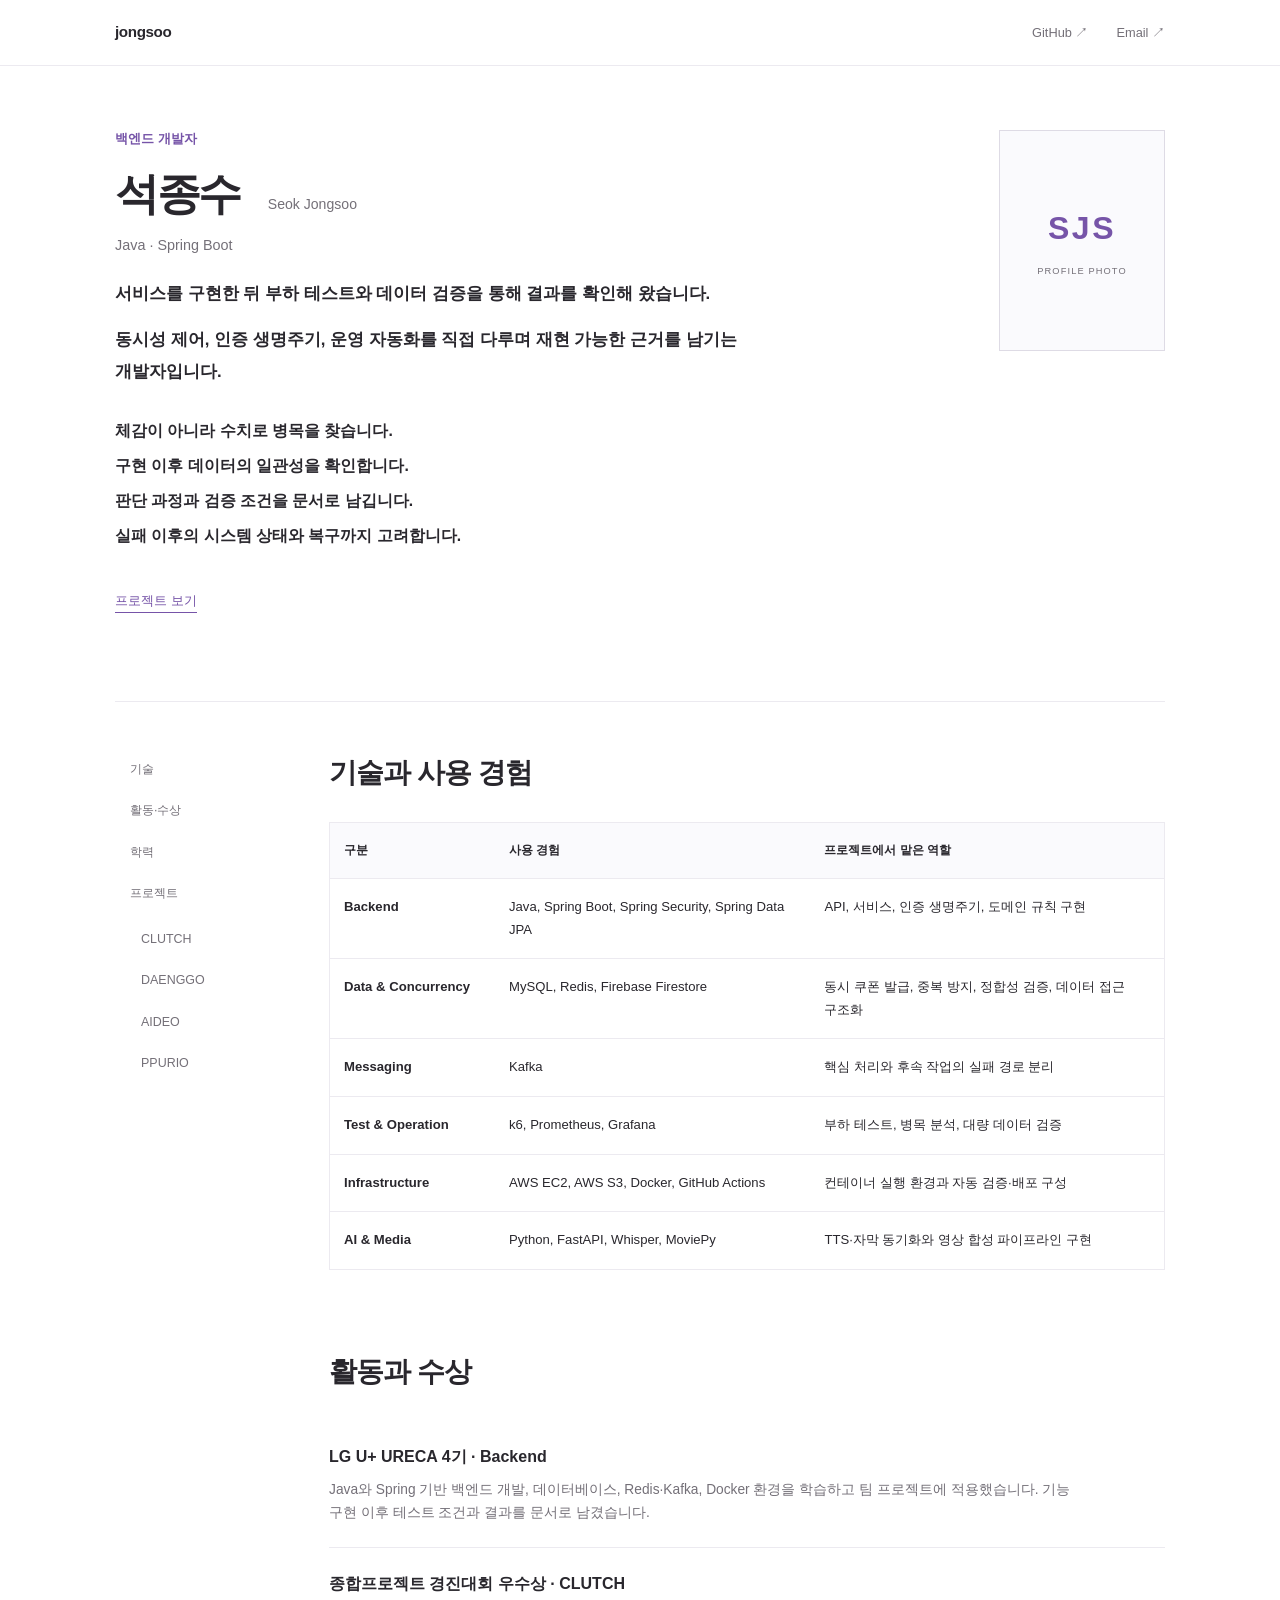
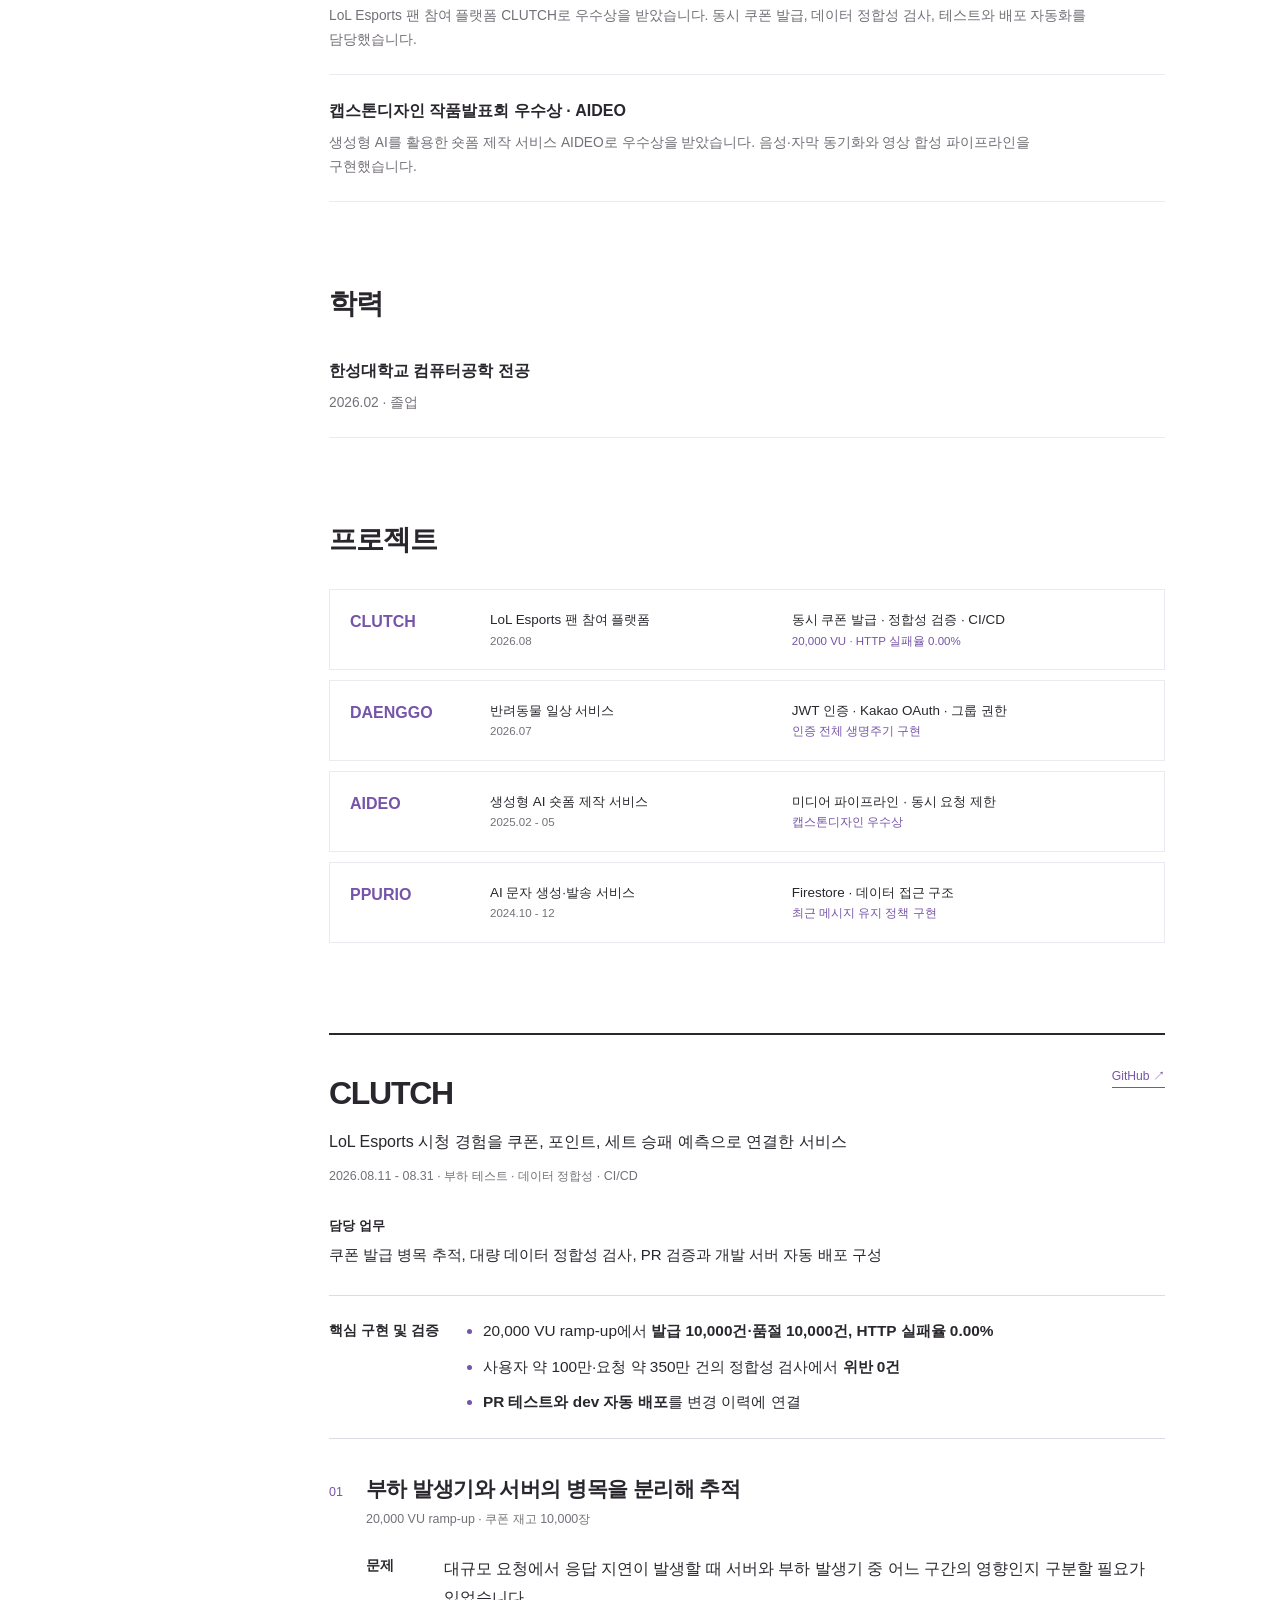
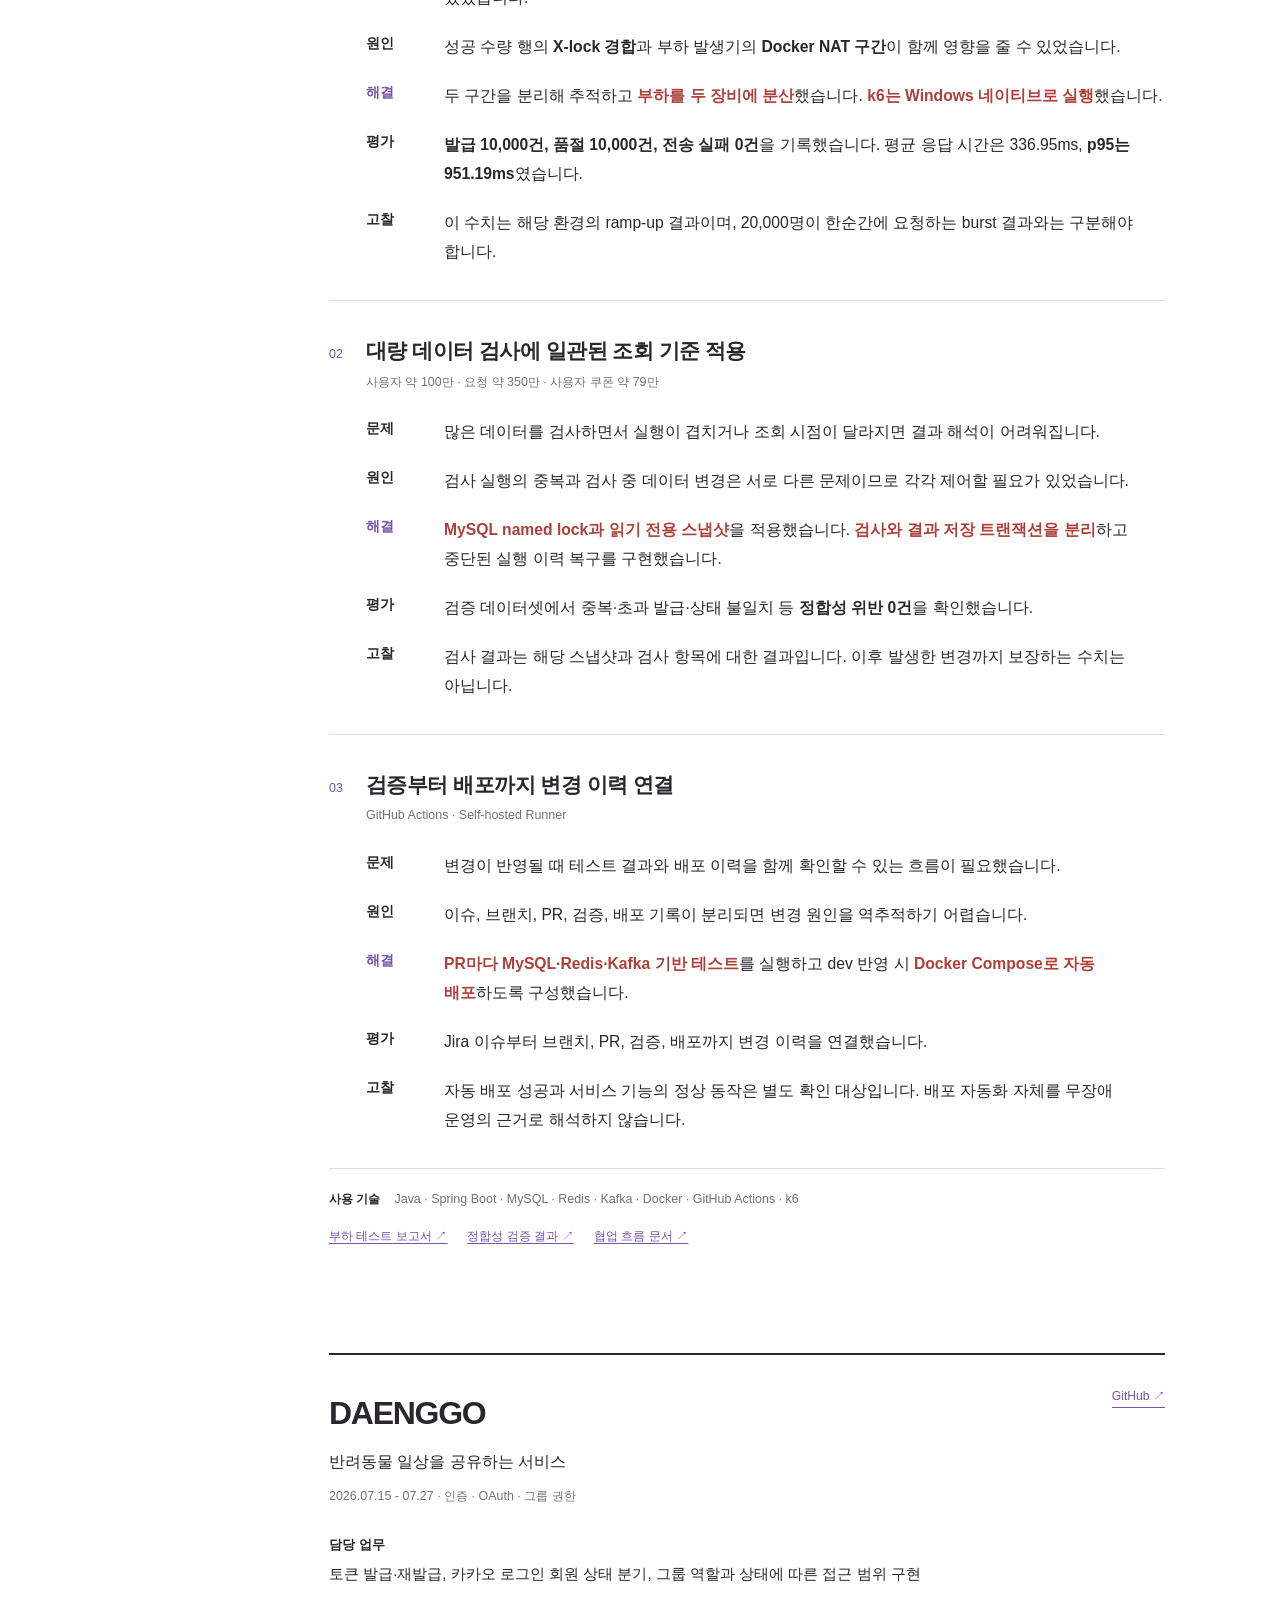
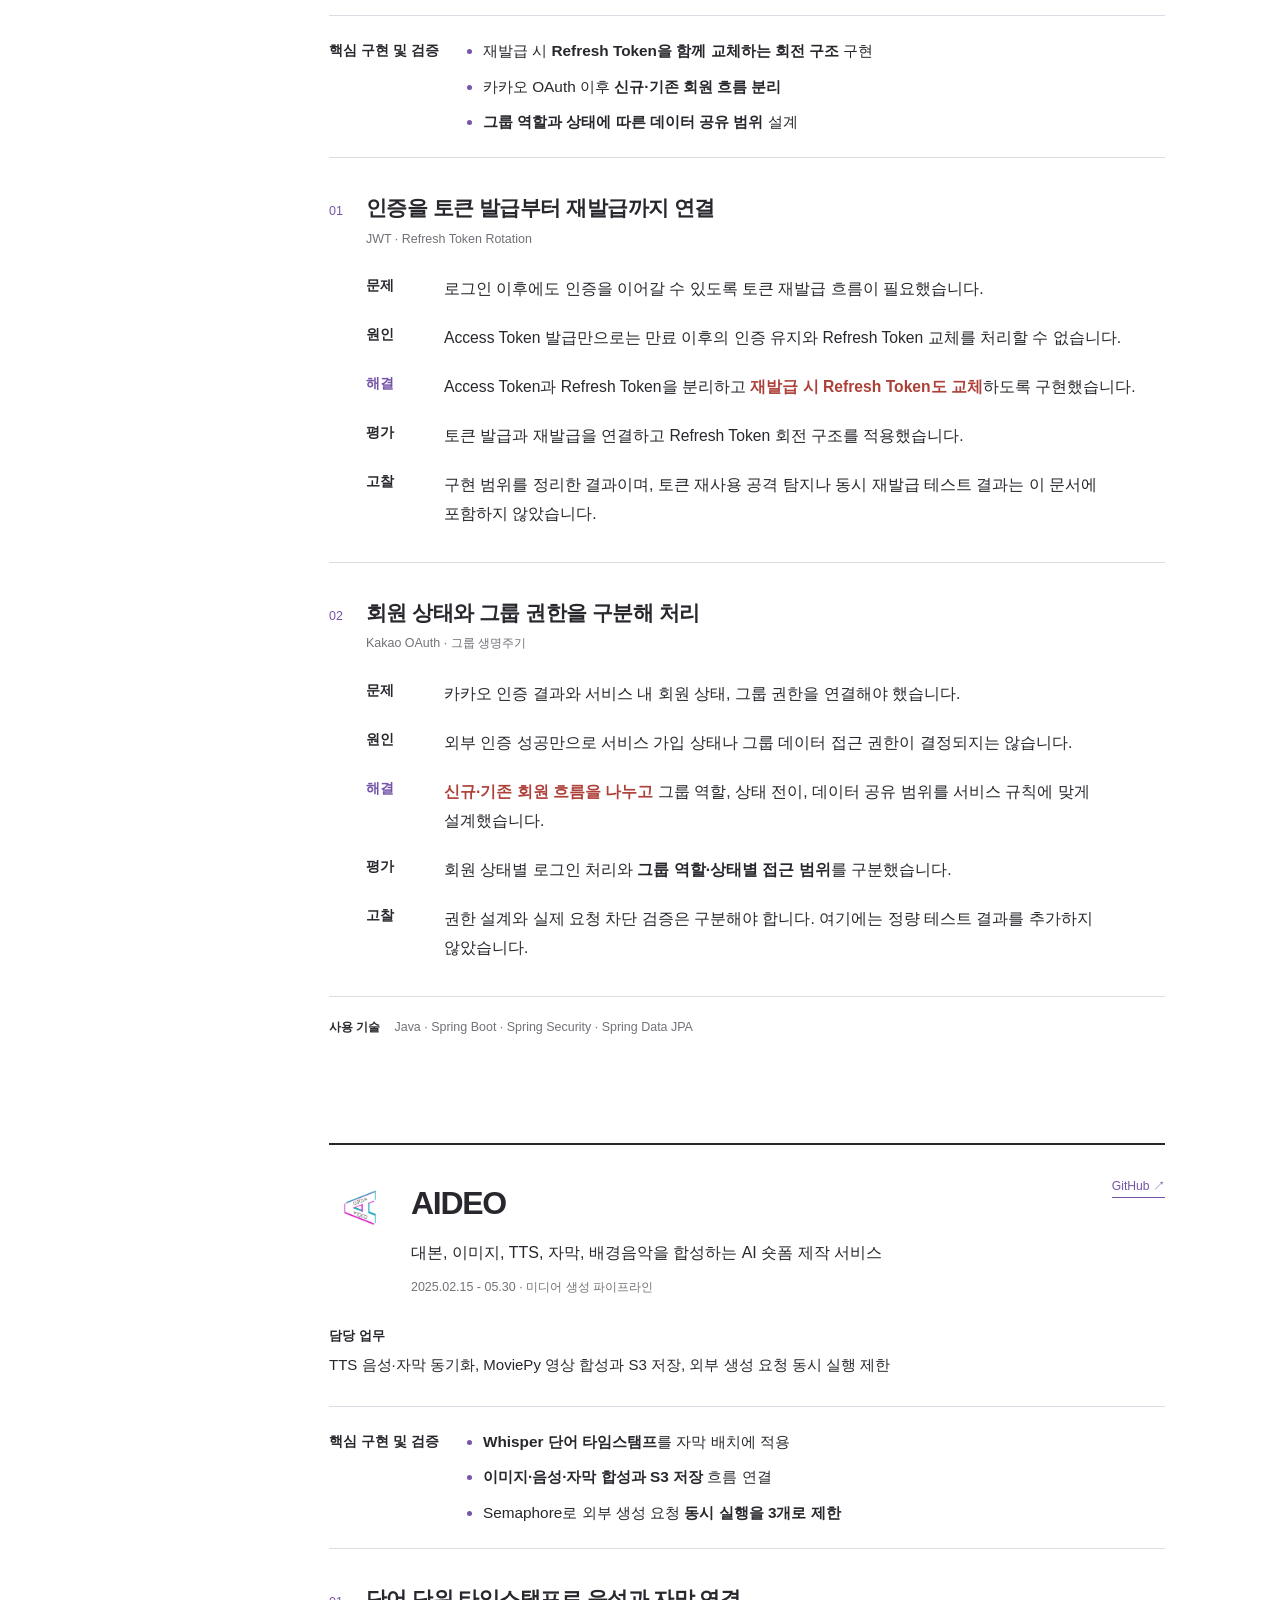
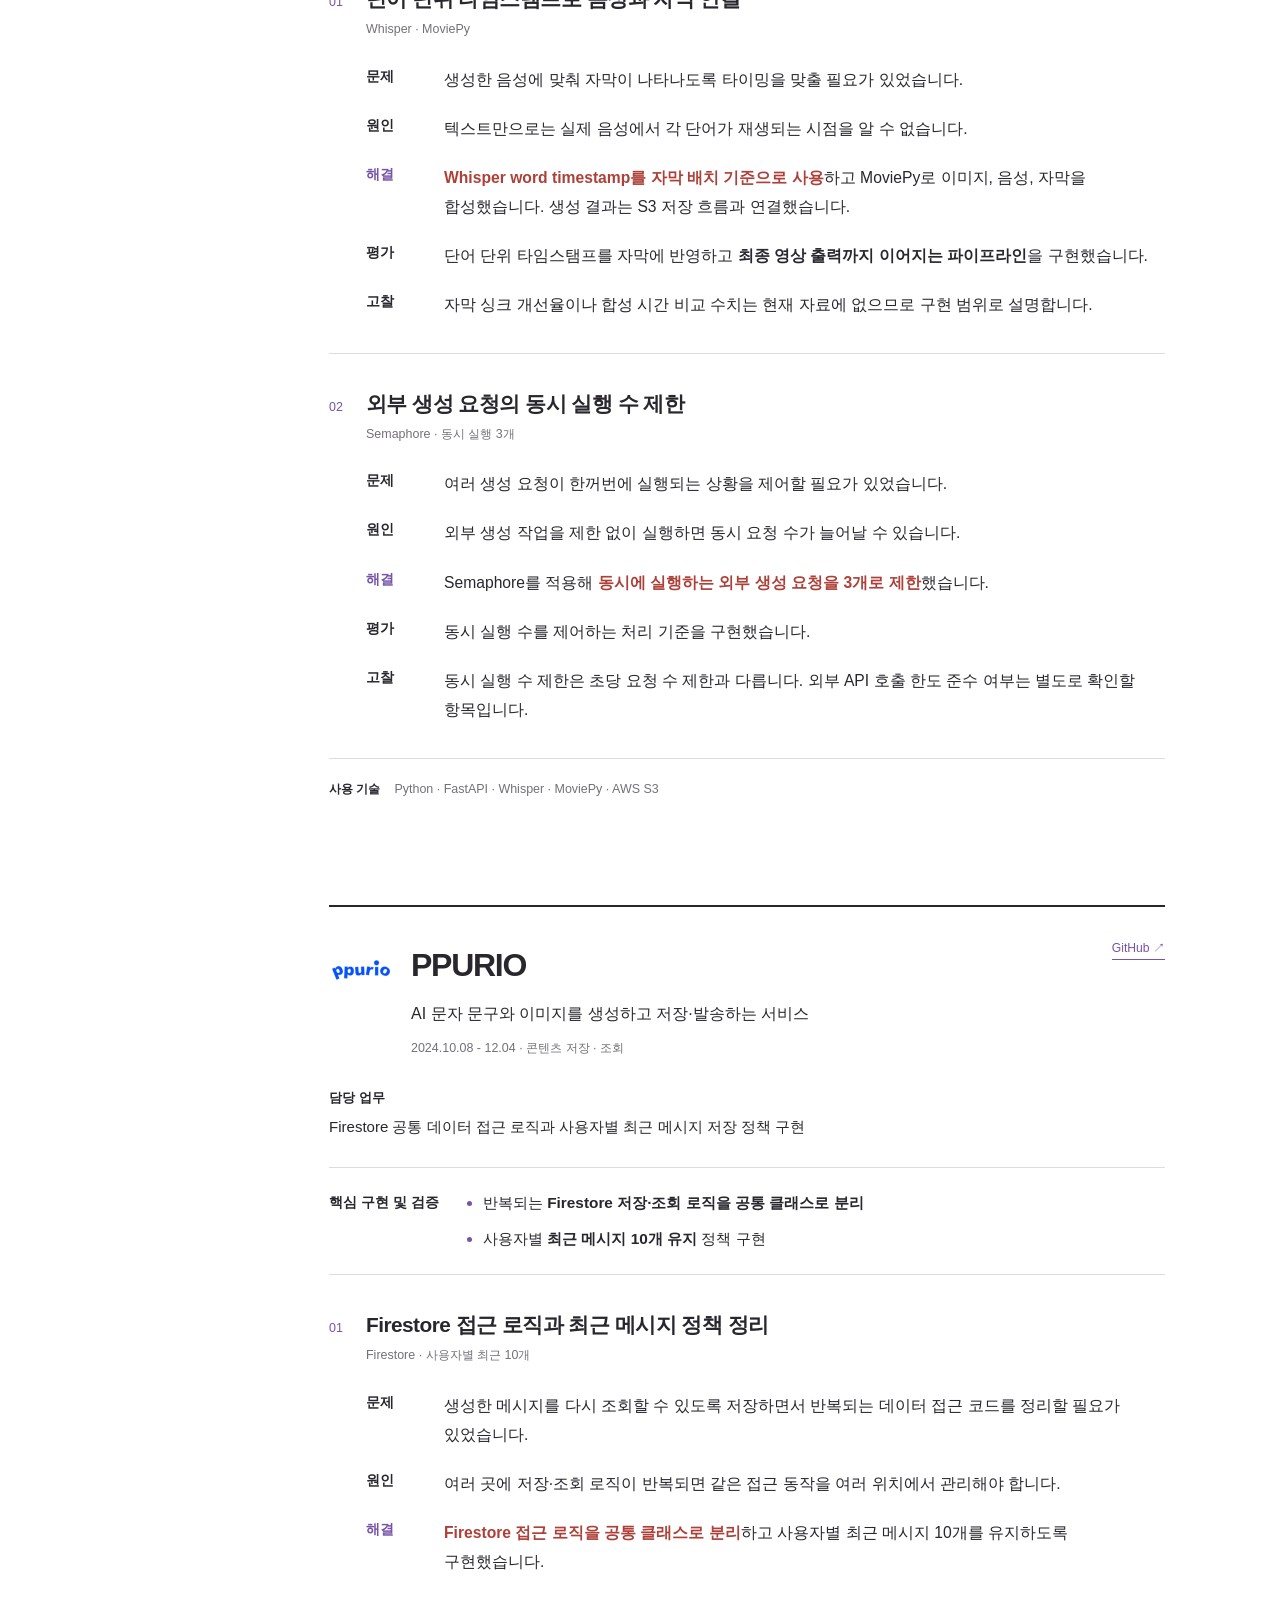
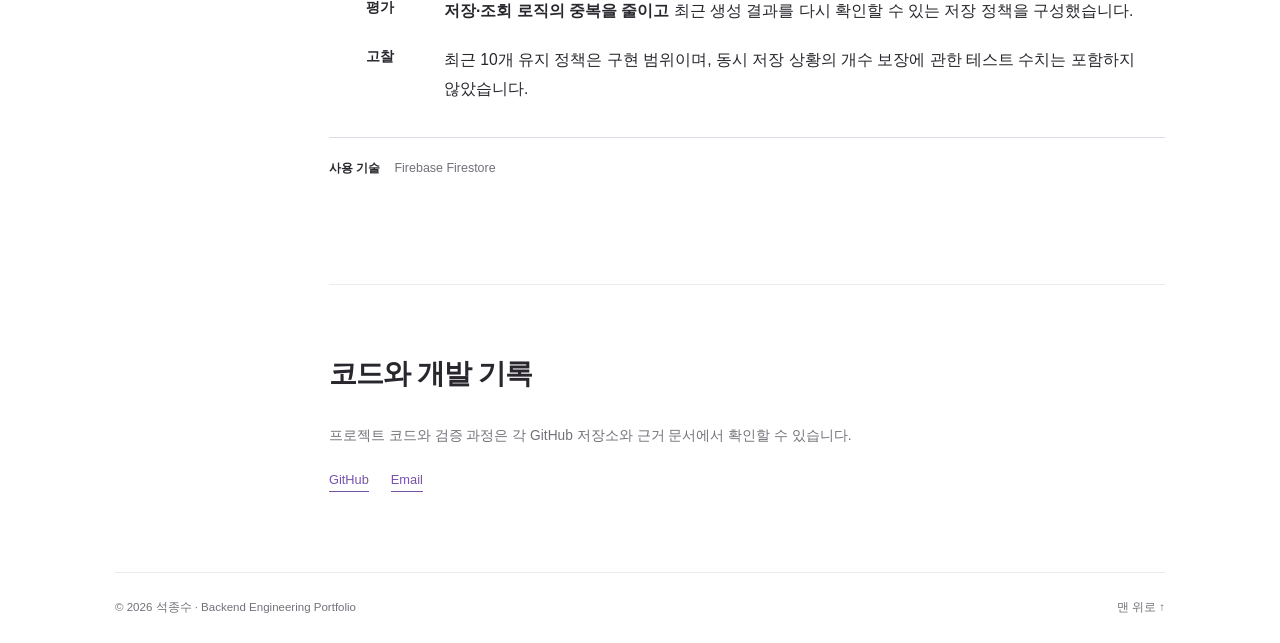
==== portfolio-v2/index.html @ 6a449e66 "feat: 포트폴리오 V2 구성 및 프로젝트 설명 강조 추가" ====
<!doctype html>
<html lang="ko">
<head>
  <meta charset="UTF-8"><meta name="viewport" content="width=device-width, initial-scale=1.0">
  <meta name="description" content="Java와 Spring Boot를 중심으로 동시성, 인증, 데이터 정합성을 검증해 온 백엔드 개발자 석종수의 포트폴리오입니다.">
  <meta name="theme-color" content="#ffffff"><title>석종수 | Backend Engineering Portfolio</title>
  <link rel="stylesheet" href="styles.css">
</head>
<body>
  <a class="skip-link" href="#content">본문으로 바로가기</a>
  <header class="site-header"><a class="brand" href="#top">jongsoo</a><nav aria-label="외부 링크"><a href="https://github.com/seok-cess/Clutch-BE" target="_blank" rel="noreferrer">GitHub ↗</a><a href="mailto:whdtn7855@gmail.com">Email ↗</a></nav></header>

  <section class="hero" id="top" aria-labelledby="hero-name">
    <div class="hero-copy">
      <p class="accent-text">백엔드 개발자</p>
      <div class="name-row"><h1 id="hero-name">석종수</h1><span>Seok Jongsoo</span></div>
      <p class="stack-line">Java · Spring Boot</p>
      <div class="introduction"><p>서비스를 구현한 뒤 부하 테스트와 데이터 검증을 통해 결과를 확인해 왔습니다.</p><p>동시성 제어, 인증 생명주기, 운영 자동화를 직접 다루며 재현 가능한 근거를 남기는 개발자입니다.</p></div>
      <ul class="principles"><li>체감이 아니라 수치로 병목을 찾습니다.</li><li>구현 이후 데이터의 일관성을 확인합니다.</li><li>판단 과정과 검증 조건을 문서로 남깁니다.</li><li>실패 이후의 시스템 상태와 복구까지 고려합니다.</li></ul>
      <a class="project-jump" href="#projects">프로젝트 보기</a>
    </div>
    <div class="portrait-placeholder" role="img" aria-label="석종수 프로필 사진을 추가할 영역"><strong>SJS</strong><span>PROFILE PHOTO</span></div>
  </section>

  <div class="page-layout" id="content">
    <nav class="section-nav" aria-label="페이지 목차">
      <a href="#skills">기술</a><a href="#activity">활동·수상</a><a href="#education">학력</a><a href="#projects">프로젝트</a>
      <div class="project-nav"><a href="#clutch">CLUTCH</a><a href="#daenggo">DAENGGO</a><a href="#aideo">AIDEO</a><a href="#ppurio">PPURIO</a></div>
    </nav>

    <main class="main-content">
      <section class="content-section" id="skills" aria-labelledby="skills-title">
        <h2 id="skills-title">기술과 사용 경험</h2>
        <div class="table-wrap"><table><thead><tr><th>구분</th><th>사용 경험</th><th>프로젝트에서 맡은 역할</th></tr></thead><tbody>
          <tr><th>Backend</th><td>Java, Spring Boot, Spring Security, Spring Data JPA</td><td>API, 서비스, 인증 생명주기, 도메인 규칙 구현</td></tr>
          <tr><th>Data & Concurrency</th><td>MySQL, Redis, Firebase Firestore</td><td>동시 쿠폰 발급, 중복 방지, 정합성 검증, 데이터 접근 구조화</td></tr>
          <tr><th>Messaging</th><td>Kafka</td><td>핵심 처리와 후속 작업의 실패 경로 분리</td></tr>
          <tr><th>Test & Operation</th><td>k6, Prometheus, Grafana</td><td>부하 테스트, 병목 분석, 대량 데이터 검증</td></tr>
          <tr><th>Infrastructure</th><td>AWS EC2, AWS S3, Docker, GitHub Actions</td><td>컨테이너 실행 환경과 자동 검증·배포 구성</td></tr>
          <tr><th>AI & Media</th><td>Python, FastAPI, Whisper, MoviePy</td><td>TTS·자막 동기화와 영상 합성 파이프라인 구현</td></tr>
        </tbody></table></div>
      </section>

      <section class="content-section" id="activity" aria-labelledby="activity-title"><h2 id="activity-title">활동과 수상</h2>
        <article class="simple-entry"><h3>LG U+ URECA 4기 · Backend</h3><p>Java와 Spring 기반 백엔드 개발, 데이터베이스, Redis·Kafka, Docker 환경을 학습하고 팀 프로젝트에 적용했습니다. 기능 구현 이후 테스트 조건과 결과를 문서로 남겼습니다.</p></article>
        <article class="simple-entry"><h3>종합프로젝트 경진대회 우수상 · CLUTCH</h3><p>LoL Esports 팬 참여 플랫폼 CLUTCH로 우수상을 받았습니다. 동시 쿠폰 발급, 데이터 정합성 검사, 테스트와 배포 자동화를 담당했습니다.</p></article>
        <article class="simple-entry"><h3>캡스톤디자인 작품발표회 우수상 · AIDEO</h3><p>생성형 AI를 활용한 숏폼 제작 서비스 AIDEO로 우수상을 받았습니다. 음성·자막 동기화와 영상 합성 파이프라인을 구현했습니다.</p></article>
      </section>

      <section class="content-section" id="education" aria-labelledby="education-title"><h2 id="education-title">학력</h2><article class="simple-entry education-entry"><h3>한성대학교 컴퓨터공학 전공</h3><p>2026.02 · 졸업</p></article></section>

      <section class="content-section projects-section" id="projects" aria-labelledby="projects-title"><h2 id="projects-title">프로젝트</h2>
        <div class="project-overview">
          <a href="#clutch"><strong>CLUTCH</strong><span>LoL Esports 팬 참여 플랫폼</span><span>동시 쿠폰 발급 · 정합성 검증 · CI/CD</span><small>2026.08</small><em>20,000 VU · HTTP 실패율 0.00%</em></a>
          <a href="#daenggo"><strong>DAENGGO</strong><span>반려동물 일상 서비스</span><span>JWT 인증 · Kakao OAuth · 그룹 권한</span><small>2026.07</small><em>인증 전체 생명주기 구현</em></a>
          <a href="#aideo"><strong>AIDEO</strong><span>생성형 AI 숏폼 제작 서비스</span><span>미디어 파이프라인 · 동시 요청 제한</span><small>2025.02 - 05</small><em>캡스톤디자인 우수상</em></a>
          <a href="#ppurio"><strong>PPURIO</strong><span>AI 문자 생성·발송 서비스</span><span>Firestore · 데이터 접근 구조</span><small>2024.10 - 12</small><em>최근 메시지 유지 정책 구현</em></a>
        </div>
      </section>

      <article class="project-document case-document" id="clutch" aria-labelledby="clutch-title">
        <header class="project-header">

          <div class="project-heading"><h2 id="clutch-title">CLUTCH</h2><p class="case-description">LoL Esports 시청 경험을 쿠폰, 포인트, 세트 승패 예측으로 연결한 서비스</p><p class="case-meta">2026.08.11 - 08.31 · 부하 테스트 · 데이터 정합성 · CI/CD</p></div>
          <a href="https://github.com/seok-cess/Clutch-BE" target="_blank" rel="noreferrer">GitHub ↗</a>
        </header>
        <p class="responsibility"><strong>담당 업무</strong>쿠폰 발급 병목 추적, 대량 데이터 정합성 검사, PR 검증과 개발 서버 자동 배포 구성</p>
        <section class="key-results" aria-label="CLUTCH 핵심 구현 및 검증"><h3>핵심 구현 및 검증</h3><ul><li>20,000 VU ramp-up에서 <strong>발급 10,000건·품절 10,000건, HTTP 실패율 0.00%</strong></li><li>사용자 약 100만·요청 약 350만 건의 정합성 검사에서 <strong>위반 0건</strong></li><li><strong>PR 테스트와 dev 자동 배포</strong>를 변경 이력에 연결</li></ul></section>
        <div class="case-list">
          <section class="project-case" aria-labelledby="clutch-case-1">
            <header class="case-heading"><span aria-hidden="true">01</span><div><h3 id="clutch-case-1">부하 발생기와 서버의 병목을 분리해 추적</h3><p>20,000 VU ramp-up · 쿠폰 재고 10,000장</p></div></header>
            <dl class="case-stages"><div><dt>문제</dt><dd>대규모 요청에서 응답 지연이 발생할 때 서버와 부하 발생기 중 어느 구간의 영향인지 구분할 필요가 있었습니다.</dd></div><div><dt>원인</dt><dd>성공 수량 행의 <strong>X-lock 경합</strong>과 부하 발생기의 <strong>Docker NAT 구간</strong>이 함께 영향을 줄 수 있었습니다.</dd></div><div class="solution"><dt>해결</dt><dd>두 구간을 분리해 추적하고 <strong>부하를 두 장비에 분산</strong>했습니다. <strong>k6는 Windows 네이티브로 실행</strong>했습니다.</dd></div><div><dt>평가</dt><dd><strong>발급 10,000건, 품절 10,000건, 전송 실패 0건</strong>을 기록했습니다. 평균 응답 시간은 336.95ms, <strong>p95는 951.19ms</strong>였습니다.</dd></div><div><dt>고찰</dt><dd>이 수치는 해당 환경의 ramp-up 결과이며, 20,000명이 한순간에 요청하는 burst 결과와는 구분해야 합니다.</dd></div></dl>
          </section>
          <section class="project-case" aria-labelledby="clutch-case-2">
            <header class="case-heading"><span aria-hidden="true">02</span><div><h3 id="clutch-case-2">대량 데이터 검사에 일관된 조회 기준 적용</h3><p>사용자 약 100만 · 요청 약 350만 · 사용자 쿠폰 약 79만</p></div></header>
            <dl class="case-stages"><div><dt>문제</dt><dd>많은 데이터를 검사하면서 실행이 겹치거나 조회 시점이 달라지면 결과 해석이 어려워집니다.</dd></div><div><dt>원인</dt><dd>검사 실행의 중복과 검사 중 데이터 변경은 서로 다른 문제이므로 각각 제어할 필요가 있었습니다.</dd></div><div class="solution"><dt>해결</dt><dd><strong>MySQL named lock과 읽기 전용 스냅샷</strong>을 적용했습니다. <strong>검사와 결과 저장 트랜잭션을 분리</strong>하고 중단된 실행 이력 복구를 구현했습니다.</dd></div><div><dt>평가</dt><dd>검증 데이터셋에서 중복·초과 발급·상태 불일치 등 <strong>정합성 위반 0건</strong>을 확인했습니다.</dd></div><div><dt>고찰</dt><dd>검사 결과는 해당 스냅샷과 검사 항목에 대한 결과입니다. 이후 발생한 변경까지 보장하는 수치는 아닙니다.</dd></div></dl>
          </section>
          <section class="project-case" aria-labelledby="clutch-case-3">
            <header class="case-heading"><span aria-hidden="true">03</span><div><h3 id="clutch-case-3">검증부터 배포까지 변경 이력 연결</h3><p>GitHub Actions · Self-hosted Runner</p></div></header>
            <dl class="case-stages"><div><dt>문제</dt><dd>변경이 반영될 때 테스트 결과와 배포 이력을 함께 확인할 수 있는 흐름이 필요했습니다.</dd></div><div><dt>원인</dt><dd>이슈, 브랜치, PR, 검증, 배포 기록이 분리되면 변경 원인을 역추적하기 어렵습니다.</dd></div><div class="solution"><dt>해결</dt><dd><strong>PR마다 MySQL·Redis·Kafka 기반 테스트</strong>를 실행하고 dev 반영 시 <strong>Docker Compose로 자동 배포</strong>하도록 구성했습니다.</dd></div><div><dt>평가</dt><dd>Jira 이슈부터 브랜치, PR, 검증, 배포까지 변경 이력을 연결했습니다.</dd></div><div><dt>고찰</dt><dd>자동 배포 성공과 서비스 기능의 정상 동작은 별도 확인 대상입니다. 배포 자동화 자체를 무장애 운영의 근거로 해석하지 않습니다.</dd></div></dl>
          </section>
        </div>
        <footer class="case-footer"><p><strong>사용 기술</strong>Java · Spring Boot · MySQL · Redis · Kafka · Docker · GitHub Actions · k6</p><nav aria-label="CLUTCH 근거 자료"><a href="https://github.com/seok-cess/Clutch-BE/blob/dev/docs/07-verification/results/2026-08-30-coupon-20000-vu-load-test.md" target="_blank" rel="noreferrer">부하 테스트 보고서 ↗</a><a href="https://github.com/seok-cess/Clutch-BE/blob/dev/docs/07-verification/results/2026-08-26-coupon-integrity.md" target="_blank" rel="noreferrer">정합성 검증 결과 ↗</a><a href="https://github.com/seok-cess/Clutch-BE/blob/dev/docs/04-conventions/jira-github-workflow.md" target="_blank" rel="noreferrer">협업 흐름 문서 ↗</a></nav></footer>
      </article>

      <article class="project-document case-document" id="daenggo" aria-labelledby="daenggo-title">
        <header class="project-header">

          <div class="project-heading"><h2 id="daenggo-title">DAENGGO</h2><p class="case-description">반려동물 일상을 공유하는 서비스</p><p class="case-meta">2026.07.15 - 07.27 · 인증 · OAuth · 그룹 권한</p></div>
          <a href="https://github.com/meongkk/daenggo-BE" target="_blank" rel="noreferrer">GitHub ↗</a>
        </header>
        <p class="responsibility"><strong>담당 업무</strong>토큰 발급·재발급, 카카오 로그인 회원 상태 분기, 그룹 역할과 상태에 따른 접근 범위 구현</p>
        <section class="key-results" aria-label="DAENGGO 핵심 구현 및 검증"><h3>핵심 구현 및 검증</h3><ul><li>재발급 시 <strong>Refresh Token을 함께 교체하는 회전 구조</strong> 구현</li><li>카카오 OAuth 이후 <strong>신규·기존 회원 흐름 분리</strong></li><li><strong>그룹 역할과 상태에 따른 데이터 공유 범위</strong> 설계</li></ul></section>
        <div class="case-list">
          <section class="project-case" aria-labelledby="daenggo-case-1">
            <header class="case-heading"><span aria-hidden="true">01</span><div><h3 id="daenggo-case-1">인증을 토큰 발급부터 재발급까지 연결</h3><p>JWT · Refresh Token Rotation</p></div></header>
            <dl class="case-stages"><div><dt>문제</dt><dd>로그인 이후에도 인증을 이어갈 수 있도록 토큰 재발급 흐름이 필요했습니다.</dd></div><div><dt>원인</dt><dd>Access Token 발급만으로는 만료 이후의 인증 유지와 Refresh Token 교체를 처리할 수 없습니다.</dd></div><div class="solution"><dt>해결</dt><dd>Access Token과 Refresh Token을 분리하고 <strong>재발급 시 Refresh Token도 교체</strong>하도록 구현했습니다.</dd></div><div><dt>평가</dt><dd>토큰 발급과 재발급을 연결하고 Refresh Token 회전 구조를 적용했습니다.</dd></div><div><dt>고찰</dt><dd>구현 범위를 정리한 결과이며, 토큰 재사용 공격 탐지나 동시 재발급 테스트 결과는 이 문서에 포함하지 않았습니다.</dd></div></dl>
          </section>
          <section class="project-case" aria-labelledby="daenggo-case-2">
            <header class="case-heading"><span aria-hidden="true">02</span><div><h3 id="daenggo-case-2">회원 상태와 그룹 권한을 구분해 처리</h3><p>Kakao OAuth · 그룹 생명주기</p></div></header>
            <dl class="case-stages"><div><dt>문제</dt><dd>카카오 인증 결과와 서비스 내 회원 상태, 그룹 권한을 연결해야 했습니다.</dd></div><div><dt>원인</dt><dd>외부 인증 성공만으로 서비스 가입 상태나 그룹 데이터 접근 권한이 결정되지는 않습니다.</dd></div><div class="solution"><dt>해결</dt><dd><strong>신규·기존 회원 흐름을 나누고</strong> 그룹 역할, 상태 전이, 데이터 공유 범위를 서비스 규칙에 맞게 설계했습니다.</dd></div><div><dt>평가</dt><dd>회원 상태별 로그인 처리와 <strong>그룹 역할·상태별 접근 범위</strong>를 구분했습니다.</dd></div><div><dt>고찰</dt><dd>권한 설계와 실제 요청 차단 검증은 구분해야 합니다. 여기에는 정량 테스트 결과를 추가하지 않았습니다.</dd></div></dl>
          </section>
        </div>
        <footer class="case-footer"><p><strong>사용 기술</strong>Java · Spring Boot · Spring Security · Spring Data JPA</p></footer>
      </article>

      <article class="project-document case-document" id="aideo" aria-labelledby="aideo-title">
        <header class="project-header">
          <img class="case-logo" src="../assets/aideo.png" width="64" height="64" alt="AIDEO 로고" loading="lazy">
          <div class="project-heading"><h2 id="aideo-title">AIDEO</h2><p class="case-description">대본, 이미지, TTS, 자막, 배경음악을 합성하는 AI 숏폼 제작 서비스</p><p class="case-meta">2025.02.15 - 05.30 · 미디어 생성 파이프라인</p></div>
          <a href="https://github.com/ComPyeong-Capstone" target="_blank" rel="noreferrer">GitHub ↗</a>
        </header>
        <p class="responsibility"><strong>담당 업무</strong>TTS 음성·자막 동기화, MoviePy 영상 합성과 S3 저장, 외부 생성 요청 동시 실행 제한</p>
        <section class="key-results" aria-label="AIDEO 핵심 구현 및 검증"><h3>핵심 구현 및 검증</h3><ul><li><strong>Whisper 단어 타임스탬프</strong>를 자막 배치에 적용</li><li><strong>이미지·음성·자막 합성과 S3 저장</strong> 흐름 연결</li><li>Semaphore로 외부 생성 요청 <strong>동시 실행을 3개로 제한</strong></li></ul></section>
        <div class="case-list">
          <section class="project-case" aria-labelledby="aideo-case-1">
            <header class="case-heading"><span aria-hidden="true">01</span><div><h3 id="aideo-case-1">단어 단위 타임스탬프로 음성과 자막 연결</h3><p>Whisper · MoviePy</p></div></header>
            <dl class="case-stages"><div><dt>문제</dt><dd>생성한 음성에 맞춰 자막이 나타나도록 타이밍을 맞출 필요가 있었습니다.</dd></div><div><dt>원인</dt><dd>텍스트만으로는 실제 음성에서 각 단어가 재생되는 시점을 알 수 없습니다.</dd></div><div class="solution"><dt>해결</dt><dd><strong>Whisper word timestamp를 자막 배치 기준으로 사용</strong>하고 MoviePy로 이미지, 음성, 자막을 합성했습니다. 생성 결과는 S3 저장 흐름과 연결했습니다.</dd></div><div><dt>평가</dt><dd>단어 단위 타임스탬프를 자막에 반영하고 <strong>최종 영상 출력까지 이어지는 파이프라인</strong>을 구현했습니다.</dd></div><div><dt>고찰</dt><dd>자막 싱크 개선율이나 합성 시간 비교 수치는 현재 자료에 없으므로 구현 범위로 설명합니다.</dd></div></dl>
          </section>
          <section class="project-case" aria-labelledby="aideo-case-2">
            <header class="case-heading"><span aria-hidden="true">02</span><div><h3 id="aideo-case-2">외부 생성 요청의 동시 실행 수 제한</h3><p>Semaphore · 동시 실행 3개</p></div></header>
            <dl class="case-stages"><div><dt>문제</dt><dd>여러 생성 요청이 한꺼번에 실행되는 상황을 제어할 필요가 있었습니다.</dd></div><div><dt>원인</dt><dd>외부 생성 작업을 제한 없이 실행하면 동시 요청 수가 늘어날 수 있습니다.</dd></div><div class="solution"><dt>해결</dt><dd>Semaphore를 적용해 <strong>동시에 실행하는 외부 생성 요청을 3개로 제한</strong>했습니다.</dd></div><div><dt>평가</dt><dd>동시 실행 수를 제어하는 처리 기준을 구현했습니다.</dd></div><div><dt>고찰</dt><dd>동시 실행 수 제한은 초당 요청 수 제한과 다릅니다. 외부 API 호출 한도 준수 여부는 별도로 확인할 항목입니다.</dd></div></dl>
          </section>
        </div>
        <footer class="case-footer"><p><strong>사용 기술</strong>Python · FastAPI · Whisper · MoviePy · AWS S3</p></footer>
      </article>

      <article class="project-document case-document" id="ppurio" aria-labelledby="ppurio-title">
        <header class="project-header">
          <img class="case-logo" src="../assets/ppurio.png" width="64" height="64" alt="PPURIO 로고" loading="lazy">
          <div class="project-heading"><h2 id="ppurio-title">PPURIO</h2><p class="case-description">AI 문자 문구와 이미지를 생성하고 저장·발송하는 서비스</p><p class="case-meta">2024.10.08 - 12.04 · 콘텐츠 저장 · 조회</p></div>
          <a href="https://github.com/CodingPing-PreCapstone/Coding-Ping-Webpage" target="_blank" rel="noreferrer">GitHub ↗</a>
        </header>
        <p class="responsibility"><strong>담당 업무</strong>Firestore 공통 데이터 접근 로직과 사용자별 최근 메시지 저장 정책 구현</p>
        <section class="key-results" aria-label="PPURIO 핵심 구현 및 검증"><h3>핵심 구현 및 검증</h3><ul><li>반복되는 <strong>Firestore 저장·조회 로직을 공통 클래스로 분리</strong></li><li>사용자별 <strong>최근 메시지 10개 유지</strong> 정책 구현</li></ul></section>
        <div class="case-list">
          <section class="project-case" aria-labelledby="ppurio-case-1">
            <header class="case-heading"><span aria-hidden="true">01</span><div><h3 id="ppurio-case-1">Firestore 접근 로직과 최근 메시지 정책 정리</h3><p>Firestore · 사용자별 최근 10개</p></div></header>
            <dl class="case-stages"><div><dt>문제</dt><dd>생성한 메시지를 다시 조회할 수 있도록 저장하면서 반복되는 데이터 접근 코드를 정리할 필요가 있었습니다.</dd></div><div><dt>원인</dt><dd>여러 곳에 저장·조회 로직이 반복되면 같은 접근 동작을 여러 위치에서 관리해야 합니다.</dd></div><div class="solution"><dt>해결</dt><dd><strong>Firestore 접근 로직을 공통 클래스로 분리</strong>하고 사용자별 최근 메시지 10개를 유지하도록 구현했습니다.</dd></div><div><dt>평가</dt><dd><strong>저장·조회 로직의 중복을 줄이고</strong> 최근 생성 결과를 다시 확인할 수 있는 저장 정책을 구성했습니다.</dd></div><div><dt>고찰</dt><dd>최근 10개 유지 정책은 구현 범위이며, 동시 저장 상황의 개수 보장에 관한 테스트 수치는 포함하지 않았습니다.</dd></div></dl>
          </section>
        </div>
        <footer class="case-footer"><p><strong>사용 기술</strong>Firebase Firestore</p></footer>
      </article>

      <section class="closing" aria-labelledby="closing-title"><h2 id="closing-title">코드와 개발 기록</h2><p>프로젝트 코드와 검증 과정은 각 GitHub 저장소와 근거 문서에서 확인할 수 있습니다.</p><div><a href="https://github.com/seok-cess/Clutch-BE" target="_blank" rel="noreferrer">GitHub</a><a href="mailto:whdtn7855@gmail.com">Email</a></div></section>
    </main>
  </div>
  <footer><span>© 2026 석종수 · Backend Engineering Portfolio</span><a href="#top">맨 위로 ↑</a></footer>
  <script src="script.js"></script>
</body>
</html>
---- portfolio-v2/styles.css ----
:root{--background:#fff;--surface:#fafafd;--text:#29272d;--muted:#747078;--line:#eceaf0;--line-strong:#dedbe5;--accent:#7654a8;--accent-soft:#f3eefb;--content:1050px;--font:"Pretendard","Apple SD Gothic Neo","Noto Sans KR",Arial,sans-serif}
*{box-sizing:border-box}html{scroll-behavior:smooth}body{min-width:320px;margin:0;background:var(--background);color:var(--text);font-family:var(--font);line-height:1.72;text-rendering:optimizeLegibility}a{color:inherit;text-decoration:none}img{display:block;max-width:100%}h1,h2,h3,h4,p{margin-top:0}section[id],article[id]{scroll-margin-top:90px}.skip-link{position:fixed;top:12px;left:12px;z-index:100;padding:10px 14px;background:var(--text);color:#fff;transform:translateY(-160%)}.skip-link:focus{transform:translateY(0)}:focus-visible{outline:2px solid var(--accent);outline-offset:3px}
.site-header{position:sticky;top:0;z-index:20;display:flex;align-items:center;justify-content:space-between;height:66px;border-bottom:1px solid var(--line);background:rgba(255,255,255,.96);padding-inline:max(28px,calc((100vw - var(--content))/2))}.brand{font-size:.95rem;font-weight:850;letter-spacing:-.025em}.site-header nav{display:flex;gap:28px;color:var(--muted);font-size:.8rem}.site-header a:hover{color:var(--accent)}
.hero{display:grid;grid-template-columns:minmax(0,1fr) 166px;gap:90px;align-items:start;width:min(var(--content),calc(100% - 56px));min-height:635px;margin-inline:auto;padding:62px 0 45px}.accent-text{margin-bottom:18px;color:var(--accent);font-size:.82rem;font-weight:800}.name-row{display:flex;align-items:baseline;gap:28px}.name-row h1{margin-bottom:14px;font-size:2.75rem;line-height:1.15;letter-spacing:-.055em}.name-row span{color:var(--muted);font-size:.88rem}.stack-line{margin-bottom:20px;color:var(--muted);font-size:.9rem}.introduction{max-width:690px;margin:20px 0 26px;font-size:1.05rem;font-weight:650;line-height:1.9;word-break:keep-all}.introduction p{margin-bottom:14px}.principles{display:grid;gap:8px;margin:30px 0 36px;padding:0;font-size:.98rem;font-weight:650;list-style:none}.project-jump{display:inline-block;border-bottom:1px solid var(--accent);color:var(--accent);font-size:.82rem}.portrait-placeholder{display:grid;place-content:center;width:166px;aspect-ratio:3/4;margin-top:2px;border:1px solid var(--line-strong);background:var(--surface);color:var(--muted);text-align:center}.portrait-placeholder strong{color:var(--accent);font-size:2rem;letter-spacing:.08em}.portrait-placeholder span{margin-top:8px;font-size:.58rem;letter-spacing:.12em}
.page-layout{display:grid;grid-template-columns:166px minmax(0,1fr);gap:48px;width:min(var(--content),calc(100% - 56px));margin-inline:auto;border-top:1px solid var(--line);padding-top:47px}.section-nav{position:sticky;top:112px;align-self:start;display:grid;padding-bottom:30px;font-size:.78rem}.section-nav>a,.project-nav a{border-left:1px solid transparent;padding:10px 14px;color:var(--muted)}.section-nav a:hover,.section-nav a[aria-current="true"]{border-left-color:var(--accent);background:var(--accent-soft);color:var(--accent)}.project-nav{display:grid;margin-top:4px}.project-nav a{padding-left:25px}.main-content{min-width:0}.content-section{margin-bottom:78px}.content-section>h2,.closing h2{margin-bottom:26px;font-size:1.72rem;letter-spacing:-.035em}
.table-wrap{overflow-x:auto;border:1px solid var(--line)}table{width:100%;border-collapse:collapse;font-size:.82rem}th,td{border-bottom:1px solid var(--line);padding:17px 14px;text-align:left;vertical-align:top;word-break:keep-all}thead th{background:var(--surface);font-size:.76rem}tbody th{width:165px;font-weight:750}tbody tr:last-child th,tbody tr:last-child td{border-bottom:0}.simple-entry{border-bottom:1px solid var(--line);padding:22px 0}.simple-entry h3{margin-bottom:7px;font-size:1rem}.simple-entry p{max-width:760px;margin:0;color:var(--muted);font-size:.86rem;word-break:keep-all}.education-entry{padding-top:4px}
.projects-section{margin-bottom:90px}.project-overview{display:grid;gap:10px}.project-overview>a{display:grid;grid-template-columns:120px minmax(180px,1fr) minmax(210px,1.25fr);column-gap:20px;border:1px solid var(--line);padding:18px 20px;transition:border-color .16s ease,background-color .16s ease}.project-overview>a:hover{border-color:#cfc6dd;background:var(--surface)}.project-overview strong{grid-row:1/3;color:var(--accent);font-size:1rem}.project-overview span{font-size:.84rem}.project-overview small{color:var(--muted);font-size:.72rem}.project-overview em{color:var(--accent);font-size:.72rem;font-style:normal}
.project-document{border-top:2px solid var(--text);padding-top:31px;margin-bottom:105px}.project-header{display:flex;justify-content:space-between;gap:30px;align-items:start}.project-header h2{margin-bottom:7px;font-size:2rem;letter-spacing:-.04em}.project-header p{margin-bottom:3px;color:var(--muted);font-size:.79rem}.project-header p span{margin-inline:6px}.project-header strong{font-size:.84rem}.project-header>a{flex:0 0 auto;border-bottom:1px solid var(--accent);color:var(--accent);font-size:.76rem}.project-visual{display:grid;place-content:center;min-height:210px;margin:30px 0 38px;background:#222128;color:#fff;text-align:center}.project-visual span{font-size:clamp(2.4rem,7vw,5rem);font-weight:900;letter-spacing:-.04em}.project-visual small{color:#bbb7c2;font-size:.62rem;letter-spacing:.16em}.daenggo-visual{background:#eef1e7;color:#35402c}.daenggo-visual small{color:#6f7867}.project-image{display:grid;place-items:center;min-height:280px;margin:30px 0 38px;border:1px solid var(--line);background:var(--surface);padding:30px}.project-image img{width:115px;height:145px;object-fit:contain}.project-image.square img{width:130px;height:130px}.project-image span{margin-top:10px;color:var(--muted);font-size:.68rem}.project-document>h3{margin-bottom:12px;font-size:1.35rem;letter-spacing:-.03em}.project-summary{max-width:760px;margin-bottom:44px;color:var(--muted);font-size:.91rem;word-break:keep-all}.project-block{margin-top:42px}.project-block>h4,.evidence-links>h4{margin-bottom:12px;font-size:.9rem}.project-block ul,.evidence-links ul{margin:0;padding-left:1.2em;font-size:.85rem}.project-block li+li{margin-top:5px}
.flow-card{border:1px solid var(--line);background:var(--surface);padding:22px}.flow-title{display:flex;justify-content:space-between;gap:20px;margin-bottom:22px}.flow-title strong{font-size:.87rem}.flow-title span{color:var(--muted);font-size:.7rem}.flow-card ol{display:grid;grid-template-columns:repeat(4,1fr);margin:0;padding:0;list-style:none}.flow-card li{min-height:95px;border-right:1px solid var(--line-strong);padding:7px 15px}.flow-card li:first-child{padding-left:0}.flow-card li:last-child{border-right:0}.flow-card li span,.flow-card li strong,.flow-card li small{display:block}.flow-card li span{margin-bottom:12px;color:var(--accent);font-size:.66rem}.flow-card li strong{font-size:.83rem}.flow-card li small{margin-top:4px;color:var(--muted);font-size:.67rem}.flow-card>p{margin:17px 0 0;color:var(--accent);font-size:.69rem;text-align:center}.technical-note{margin:24px 0 40px;border-left:2px solid var(--accent);background:var(--accent-soft);padding:16px 19px;color:#595262;font-size:.8rem;word-break:keep-all}
.problem-solving{margin-top:51px}.problem-solving>h3{margin-bottom:13px;font-size:1.18rem}.problem-solving details{border-top:1px solid var(--line)}.problem-solving details:last-child{border-bottom:1px solid var(--line)}.problem-solving summary{display:flex;justify-content:space-between;gap:18px;padding:16px 2px;cursor:pointer;font-size:.85rem;font-weight:700;list-style:none}.problem-solving summary::-webkit-details-marker{display:none}.problem-solving summary b{color:var(--accent);font-weight:400}.problem-solving details[open] summary b{transform:rotate(45deg)}.problem-solving details>div{padding:0 28px 20px 2px;color:var(--muted);font-size:.82rem}.problem-solving details p{margin:0}.evidence-links{margin-top:40px}.evidence-links a{color:var(--accent);border-bottom:1px solid transparent}.evidence-links a:hover{border-bottom-color:var(--accent)}
.closing{margin-bottom:80px;border-top:1px solid var(--line);padding-top:65px}.closing p{color:var(--muted);font-size:.86rem}.closing div{display:flex;gap:22px;margin-top:22px}.closing a{border-bottom:1px solid var(--accent);color:var(--accent);font-size:.8rem}footer{display:flex;justify-content:space-between;width:min(var(--content),calc(100% - 56px));margin-inline:auto;border-top:1px solid var(--line);padding:25px 0;color:var(--muted);font-size:.72rem}
@media(max-width:800px){.site-header{padding-inline:22px}.hero{grid-template-columns:minmax(0,1fr) 132px;gap:40px;width:min(100% - 44px,var(--content))}.portrait-placeholder{width:132px}.page-layout{grid-template-columns:130px minmax(0,1fr);gap:32px;width:min(100% - 44px,var(--content))}.project-overview>a{grid-template-columns:95px 1fr}.project-overview span:nth-of-type(2),.project-overview em{grid-column:2}.flow-card ol{grid-template-columns:repeat(2,1fr)}.flow-card li:nth-child(2){border-right:0}.flow-card li:nth-child(-n+2){border-bottom:1px solid var(--line-strong)}}
@media(max-width:600px){section[id],article[id]{scroll-margin-top:72px}.site-header{height:58px}.site-header nav{gap:17px}.hero{grid-template-columns:1fr;min-height:auto;padding:46px 0 58px}.name-row{display:block}.name-row h1{margin-bottom:5px}.portrait-placeholder{grid-row:1;width:112px}.hero-copy{grid-row:2}.introduction{font-size:.97rem}.principles{font-size:.9rem}.page-layout{display:block}.section-nav{position:static;display:flex;flex-wrap:wrap;gap:5px;margin-bottom:50px;border-bottom:1px solid var(--line);padding-bottom:20px}.section-nav>a,.project-nav a{border-left:0;padding:7px 10px}.project-nav{display:flex;flex-wrap:wrap;width:100%;margin-top:2px}.section-nav a:hover,.section-nav a[aria-current="true"]{border-left-color:transparent}.content-section{margin-bottom:62px}table{min-width:680px}.project-overview>a{grid-template-columns:1fr}.project-overview strong{grid-row:auto}.project-overview span:nth-of-type(2),.project-overview em{grid-column:auto}.project-header{display:block}.project-header>a{display:inline-block;margin-top:15px}.project-visual{min-height:170px}.flow-title{display:block}.flow-title span{display:block;margin-top:4px}.flow-card ol{grid-template-columns:1fr}.flow-card li,.flow-card li:first-child{min-height:0;border-right:0;border-bottom:1px solid var(--line-strong);padding:14px 0}.flow-card li:last-child{border-bottom:0}footer{width:min(100% - 44px,var(--content))}}
/* Project documents: overview, contribution, results, then open case narratives. */
.case-document .project-header{gap:18px}
.project-heading{flex:1;min-width:0}
.case-logo{flex:0 0 64px;width:64px;height:64px;object-fit:contain}
.project-header .case-description{color:var(--text);font-size:1rem;line-height:1.75}
.project-header .case-meta{margin-top:10px;color:var(--muted);font-size:.78rem}
.responsibility{margin:24px 0;color:var(--text);font-size:.94rem;word-break:keep-all;overflow-wrap:anywhere}
.responsibility>strong{display:block;margin-bottom:5px;font-size:.8rem}
.key-results{display:grid;grid-template-columns:115px minmax(0,1fr);gap:22px;border-block:1px solid var(--line-strong);padding:22px 0;margin:28px 0 0}
.key-results h3{margin:0;font-size:.88rem}
.key-results ul{display:grid;gap:9px;margin:0;padding-left:1.1em;font-size:.96rem}
.key-results li::marker{color:var(--accent)}
.project-case{padding:34px 0;border-bottom:1px solid var(--line-strong)}
.case-heading{display:flex;gap:12px;align-items:baseline}
.case-heading>span{flex:0 0 25px;color:var(--accent);font-size:.78rem;font-variant-numeric:tabular-nums}
.case-heading h3{margin:0;font-size:1.3rem;line-height:1.5;letter-spacing:-.025em;word-break:keep-all}
.case-heading p{margin:5px 0 0;color:var(--muted);font-size:.78rem}
.case-stages{display:grid;gap:20px;margin:24px 0 0 37px}
.case-stages>div{display:grid;grid-template-columns:58px minmax(0,1fr);gap:20px}
.case-stages dt{font-size:.86rem;font-weight:750}
.case-stages dd{margin:0;font-size:.98rem;line-height:1.85;word-break:keep-all;overflow-wrap:anywhere}
.case-stages .solution dt{color:var(--accent)}
.key-results li strong,.case-stages dd strong{font-weight:800;color:var(--text)}
.case-stages .solution dd strong{color:#ad4038}
.case-footer{display:block;width:100%;margin:0;border:0;padding:20px 0 0;color:var(--muted);font-size:.78rem}
.case-footer p{margin:0}.case-footer strong{margin-right:14px;color:var(--text)}
.case-footer nav{display:flex;flex-wrap:wrap;gap:10px 20px;margin-top:16px}
.case-footer a{color:var(--accent);text-decoration:underline;text-underline-offset:3px}
@media(max-width:600px){
 .case-document .project-header{display:flex;flex-wrap:wrap;gap:14px}
 .case-document .project-header>a{margin-top:0}
 .case-logo{flex-basis:44px;width:44px;height:44px}
 .project-heading{flex-basis:calc(100% - 60px)}
 .key-results{grid-template-columns:1fr;gap:12px}
 .case-stages{margin-left:0}
 .case-stages>div{grid-template-columns:1fr;gap:5px}
 .case-heading h3{font-size:1.15rem}
}
@media(prefers-reduced-motion:reduce){html{scroll-behavior:auto}}
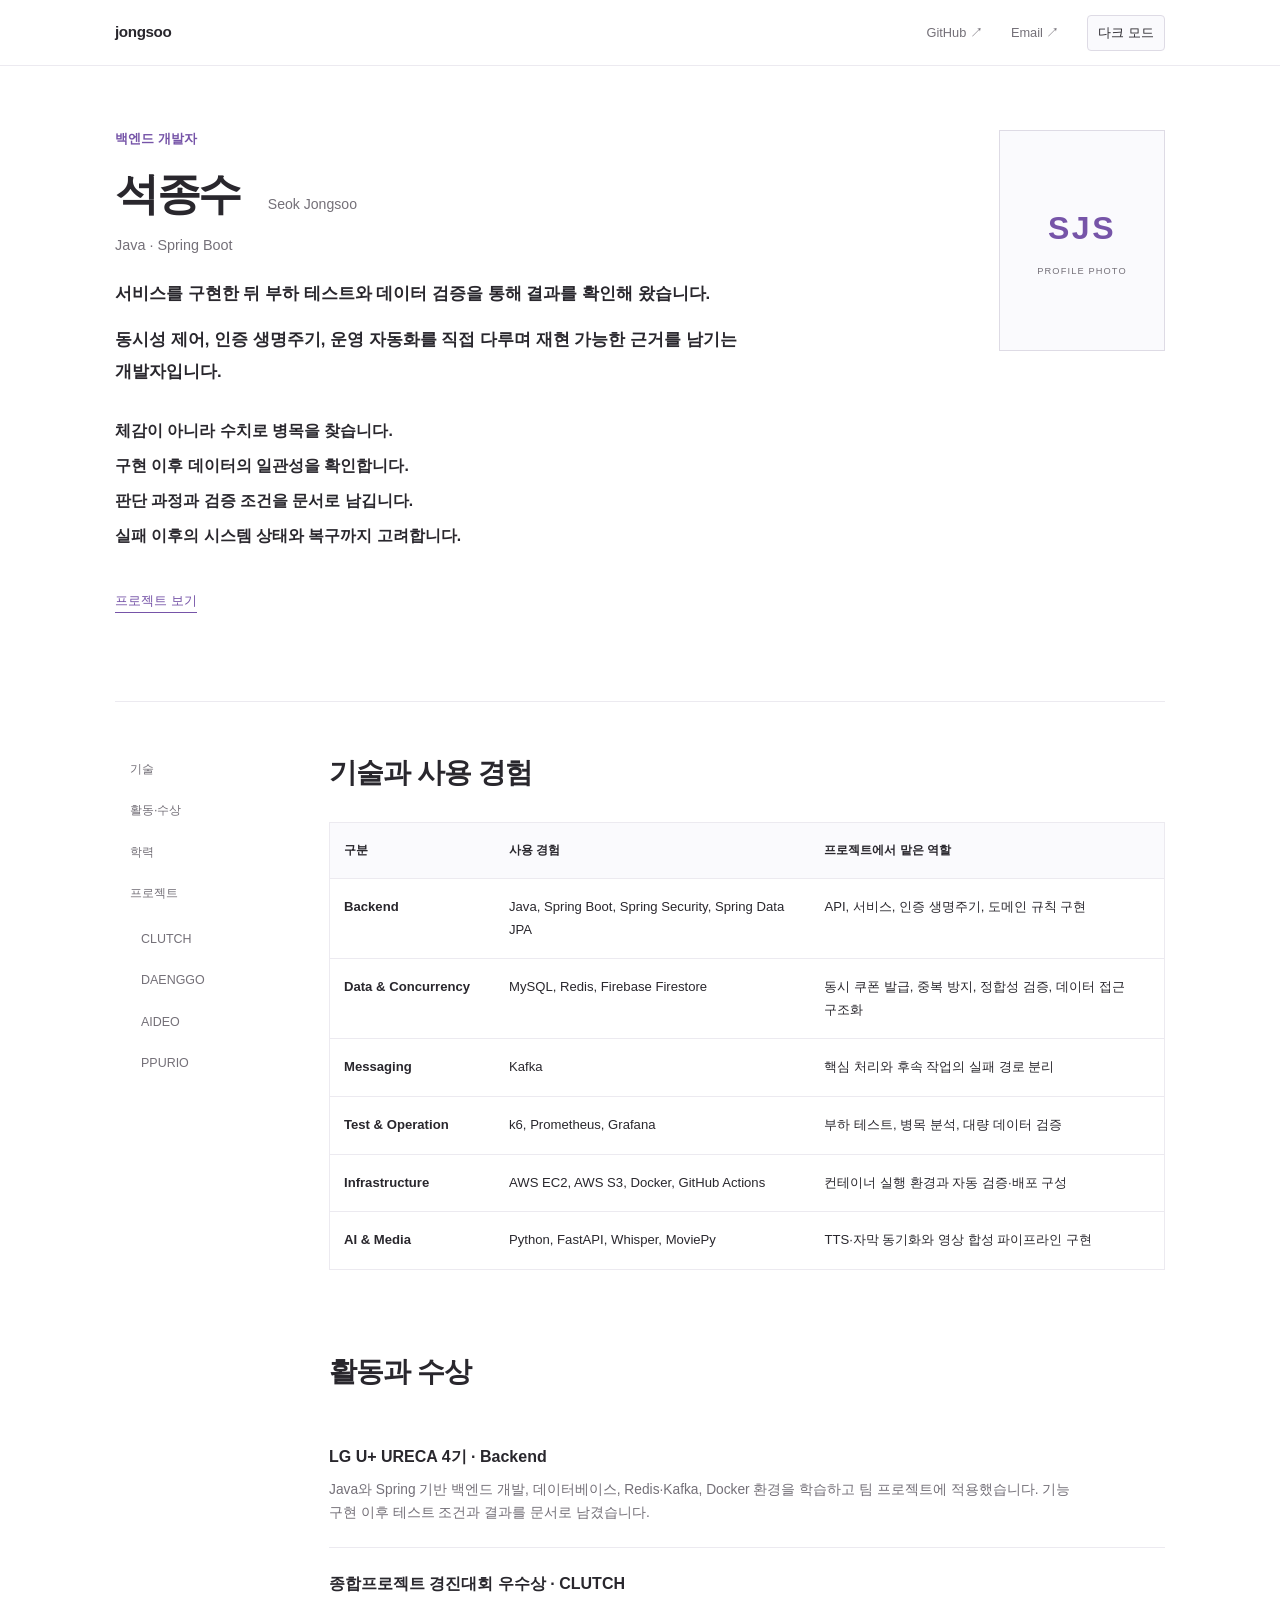
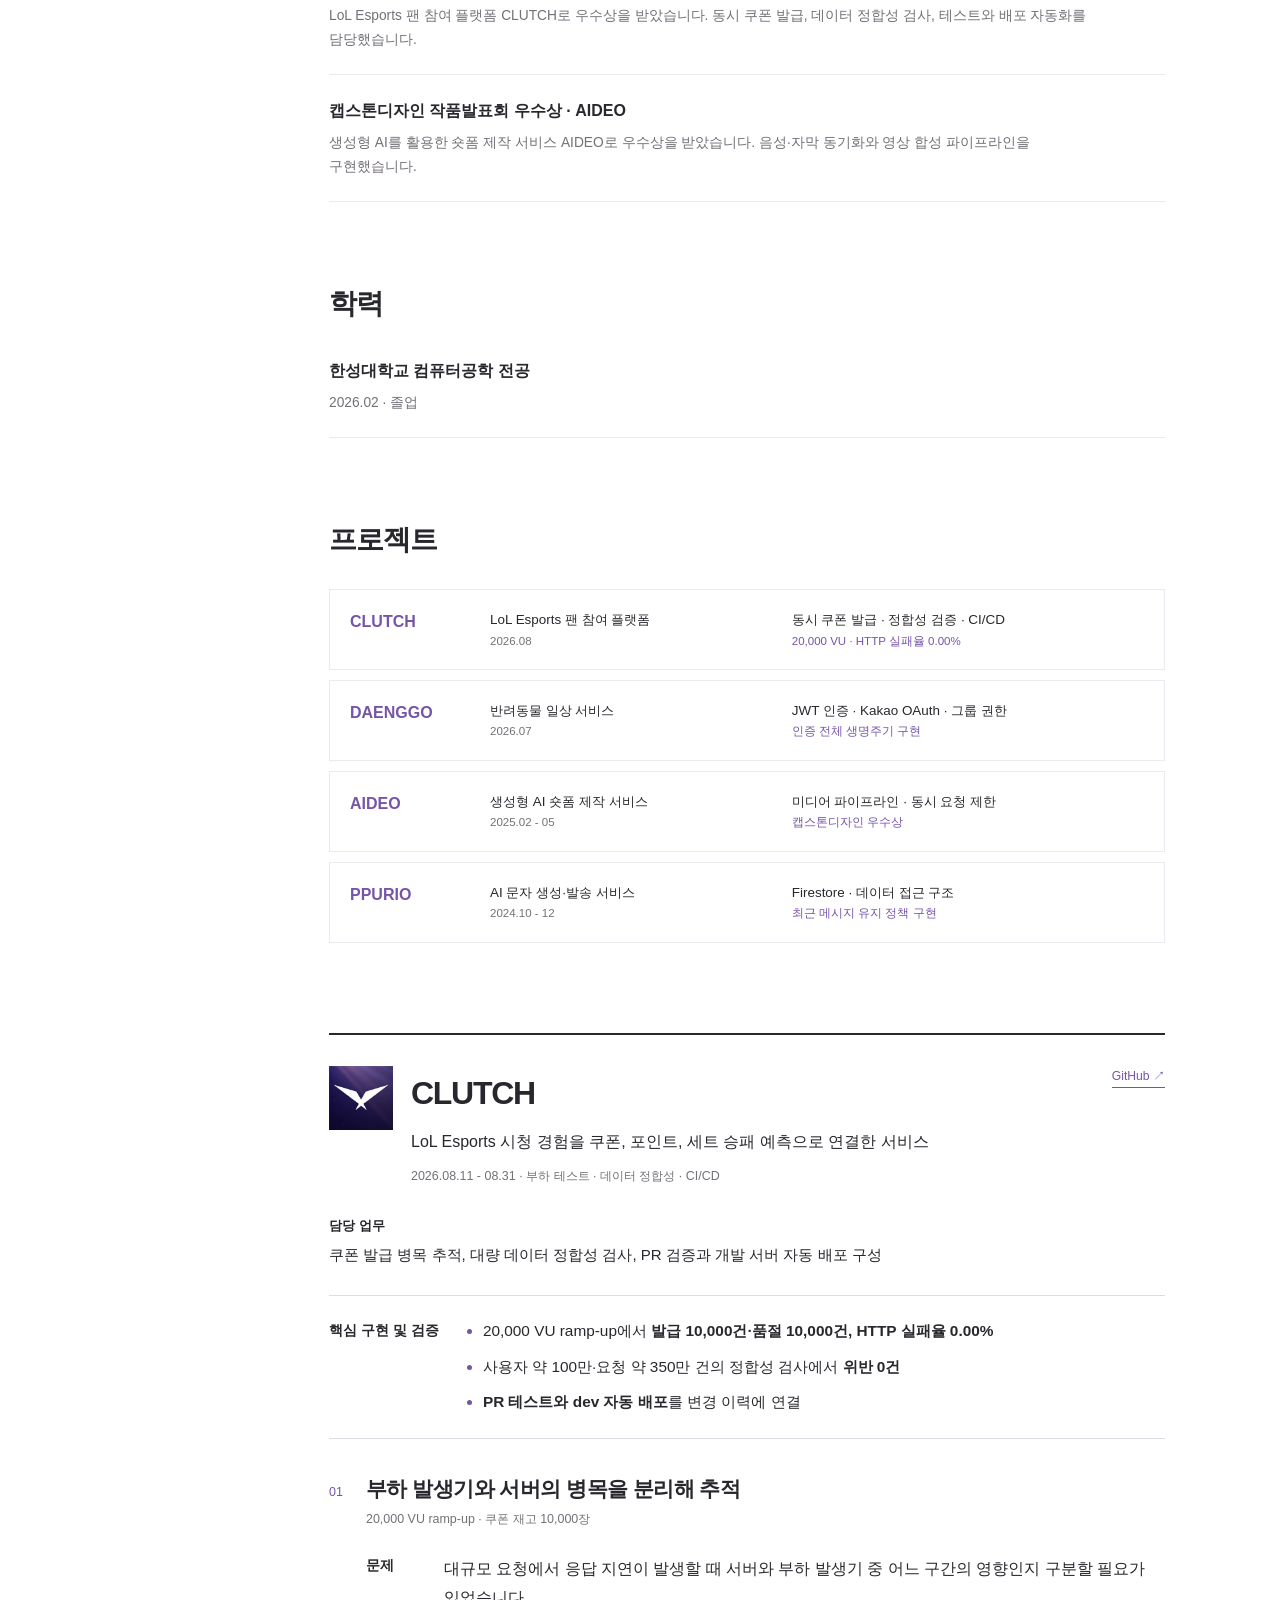
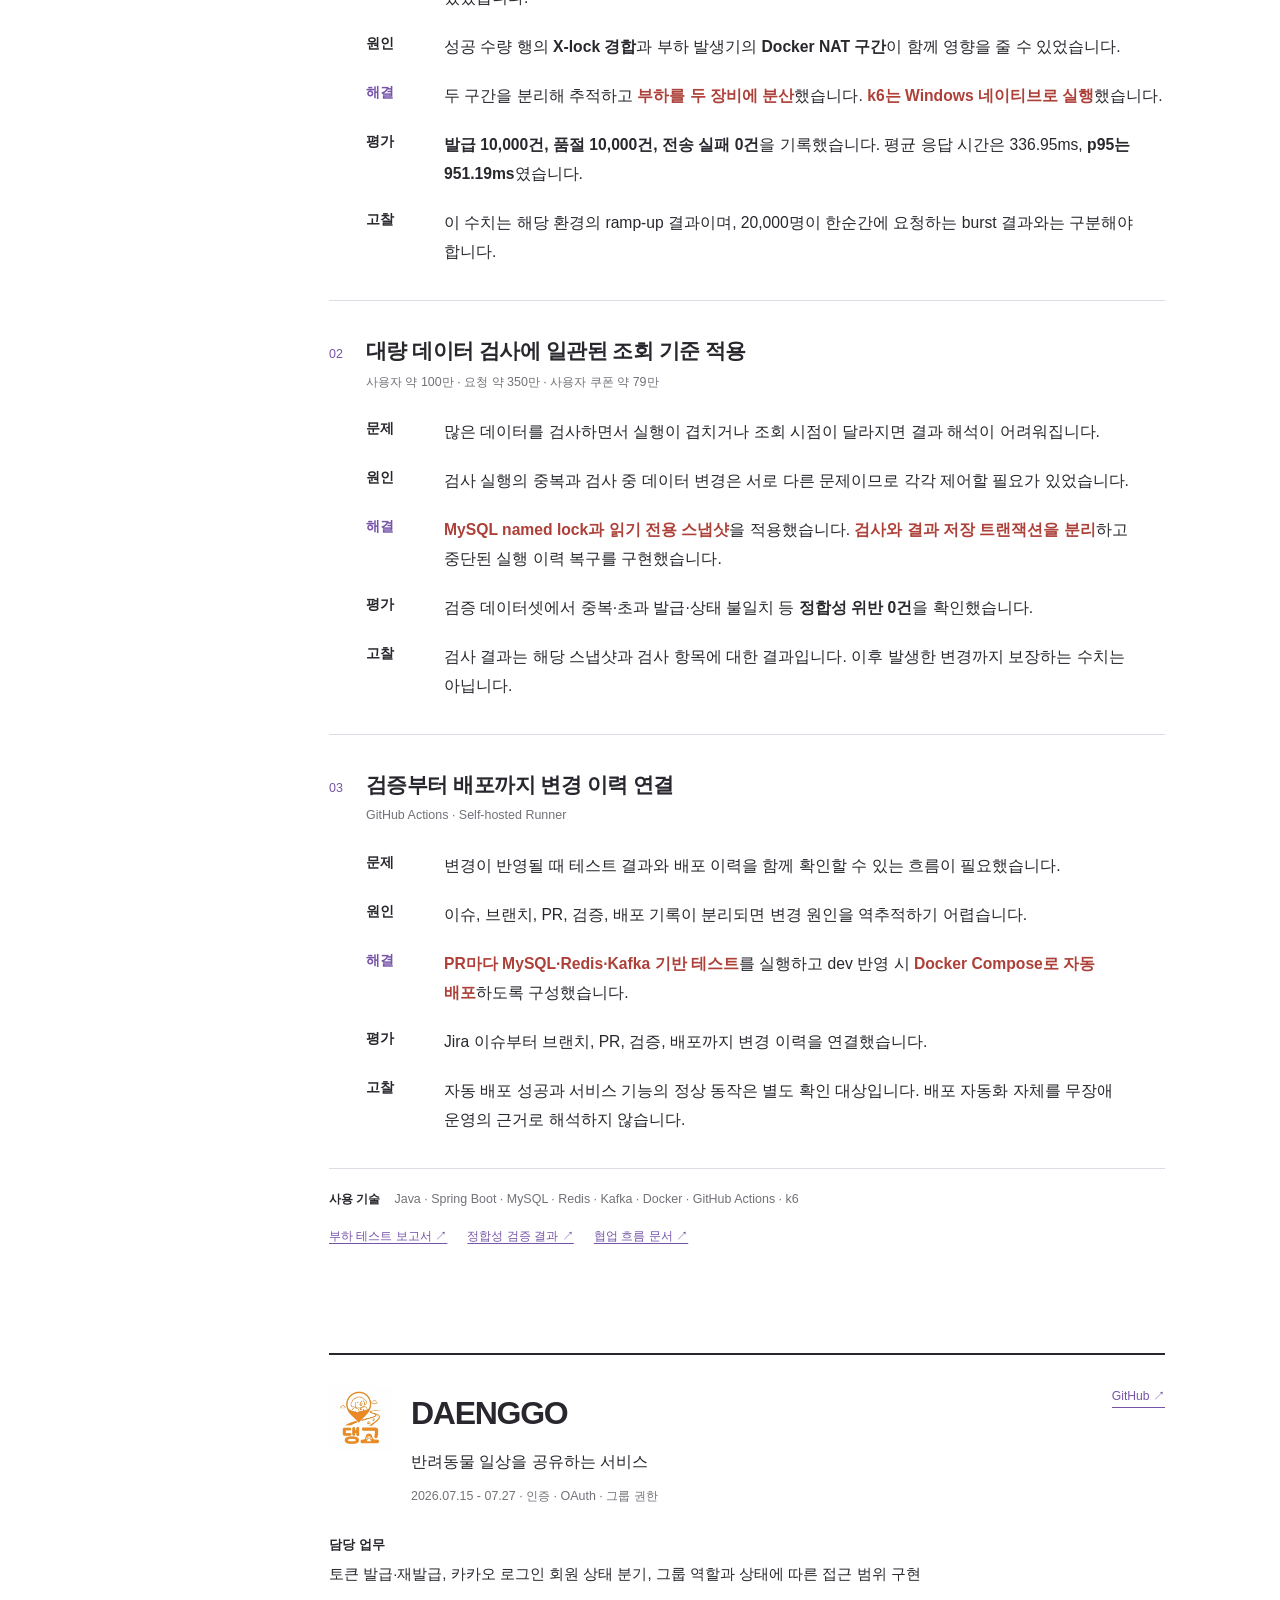
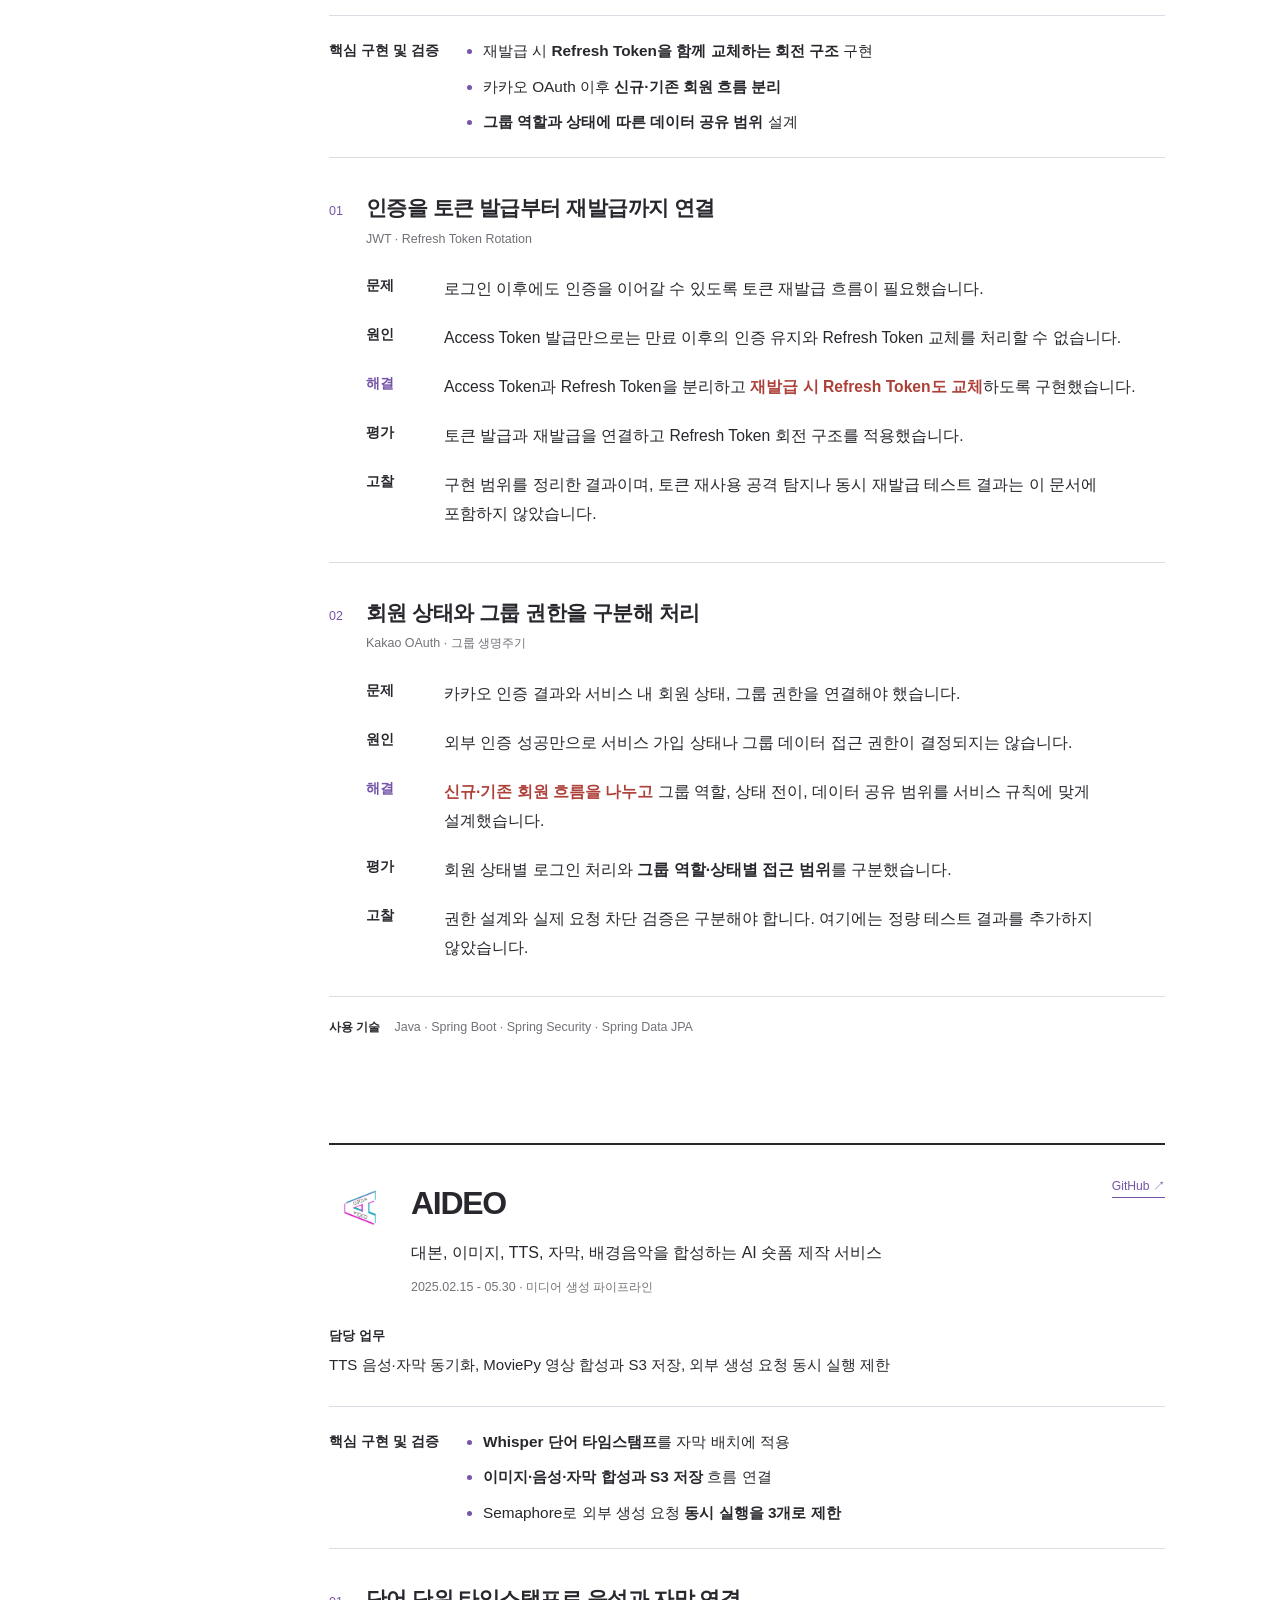
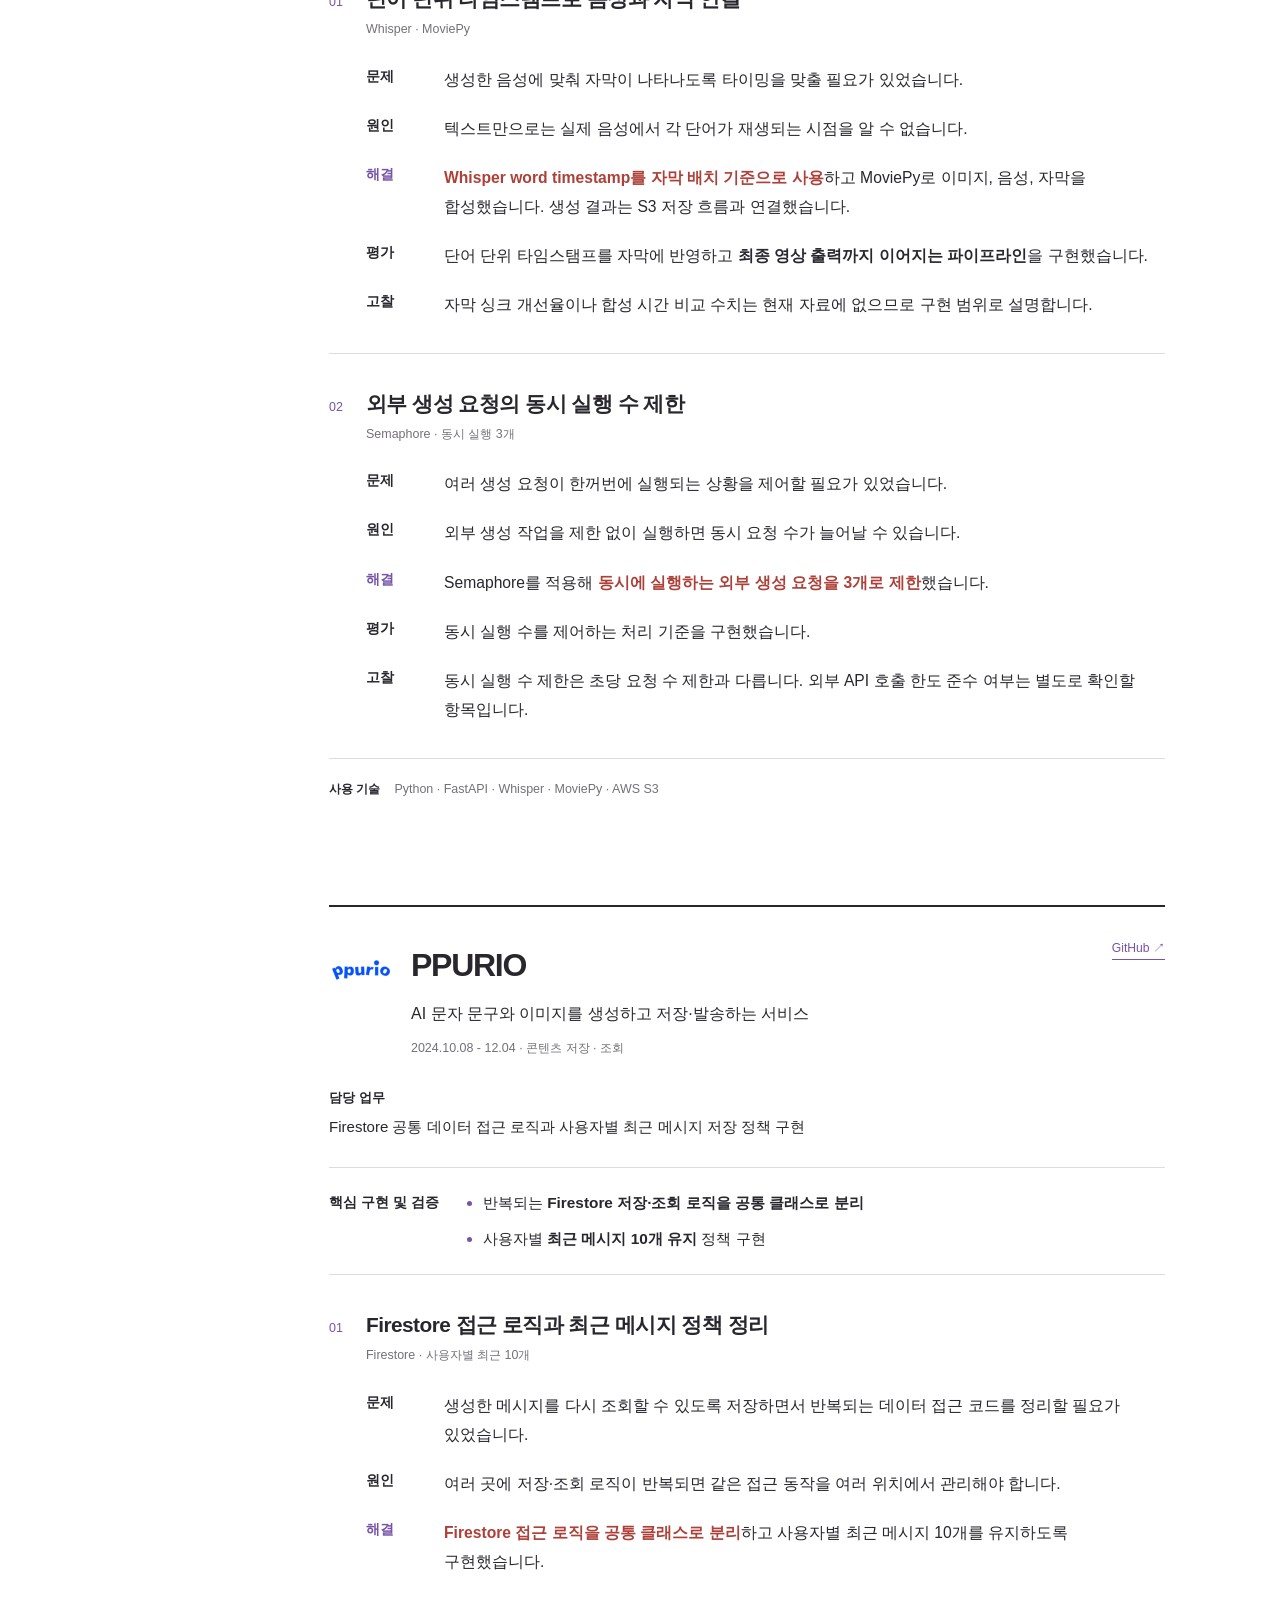
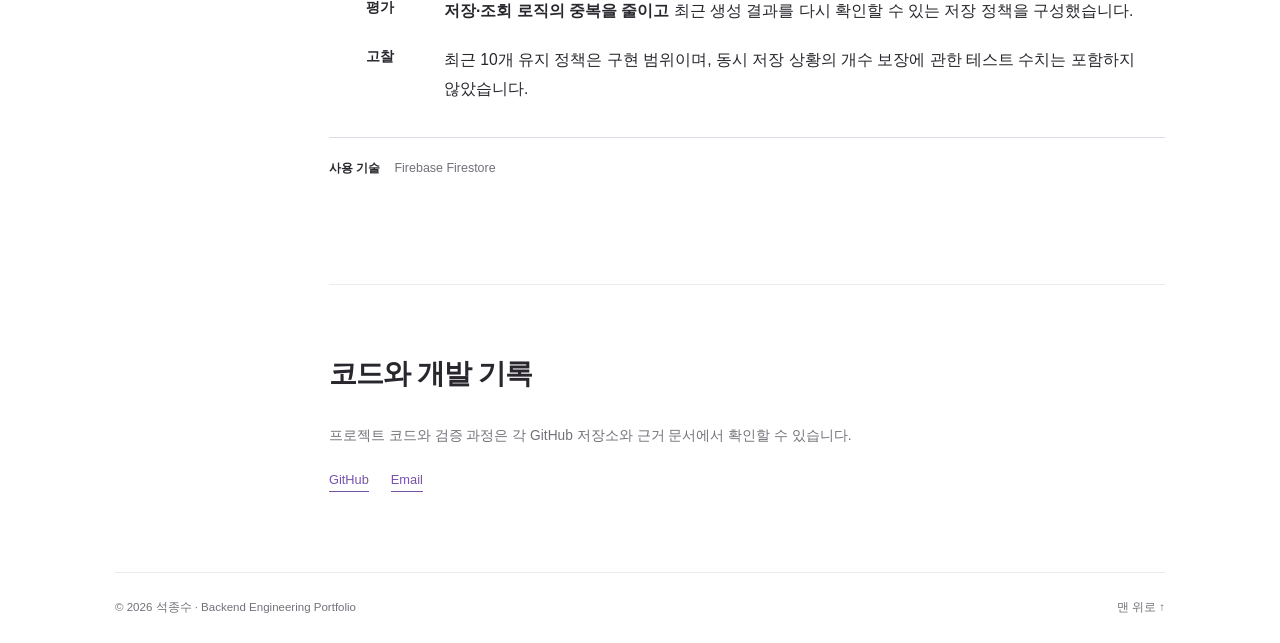
==== commit 604beaf9: "feat: 프로젝트 로고 및 다크 모드 전환 추가" ====
--- a/portfolio-v2/index.html
+++ b/portfolio-v2/index.html
@@ -4,11 +4,21 @@
   <meta charset="UTF-8"><meta name="viewport" content="width=device-width, initial-scale=1.0">
   <meta name="description" content="Java와 Spring Boot를 중심으로 동시성, 인증, 데이터 정합성을 검증해 온 백엔드 개발자 석종수의 포트폴리오입니다.">
   <meta name="theme-color" content="#ffffff"><title>석종수 | Backend Engineering Portfolio</title>
+  <script>
+    (() => {
+      let saved;
+      try { saved = localStorage.getItem('portfolio-v2-theme'); } catch {}
+      const theme = saved === 'dark' || saved === 'light'
+        ? saved : (matchMedia('(prefers-color-scheme: dark)').matches ? 'dark' : 'light');
+      document.documentElement.dataset.theme = theme;
+      document.querySelector('meta[name="theme-color"]').content = theme === 'dark' ? '#17161c' : '#ffffff';
+    })();
+  </script>
   <link rel="stylesheet" href="styles.css">
 </head>
 <body>
   <a class="skip-link" href="#content">본문으로 바로가기</a>
-  <header class="site-header"><a class="brand" href="#top">jongsoo</a><nav aria-label="외부 링크"><a href="https://github.com/seok-cess/Clutch-BE" target="_blank" rel="noreferrer">GitHub ↗</a><a href="mailto:whdtn7855@gmail.com">Email ↗</a></nav></header>
+  <header class="site-header"><a class="brand" href="#top">jongsoo</a><nav aria-label="외부 링크 및 화면 설정"><a href="https://github.com/seok-cess/Clutch-BE" target="_blank" rel="noreferrer">GitHub ↗</a><a href="mailto:whdtn7855@gmail.com">Email ↗</a><button class="theme-toggle" id="theme-toggle" type="button" aria-label="다크 모드" aria-pressed="false">다크 모드</button></nav></header>
 
   <section class="hero" id="top" aria-labelledby="hero-name">
     <div class="hero-copy">
@@ -60,7 +70,7 @@
 
       <article class="project-document case-document" id="clutch" aria-labelledby="clutch-title">
         <header class="project-header">
-
+          <img class="case-logo" src="assets/clutch.png" width="64" height="64" alt="CLUTCH 로고" loading="lazy">
           <div class="project-heading"><h2 id="clutch-title">CLUTCH</h2><p class="case-description">LoL Esports 시청 경험을 쿠폰, 포인트, 세트 승패 예측으로 연결한 서비스</p><p class="case-meta">2026.08.11 - 08.31 · 부하 테스트 · 데이터 정합성 · CI/CD</p></div>
           <a href="https://github.com/seok-cess/Clutch-BE" target="_blank" rel="noreferrer">GitHub ↗</a>
         </header>
@@ -85,7 +95,7 @@
 
       <article class="project-document case-document" id="daenggo" aria-labelledby="daenggo-title">
         <header class="project-header">
-
+          <img class="case-logo" src="assets/daenggo.png" width="64" height="64" alt="댕고 로고" loading="lazy">
           <div class="project-heading"><h2 id="daenggo-title">DAENGGO</h2><p class="case-description">반려동물 일상을 공유하는 서비스</p><p class="case-meta">2026.07.15 - 07.27 · 인증 · OAuth · 그룹 권한</p></div>
           <a href="https://github.com/meongkk/daenggo-BE" target="_blank" rel="noreferrer">GitHub ↗</a>
         </header>
--- a/portfolio-v2/styles.css
+++ b/portfolio-v2/styles.css
@@ -49,4 +49,14 @@
  .case-stages>div{grid-template-columns:1fr;gap:5px}
  .case-heading h3{font-size:1.15rem}
 }
+:root{color-scheme:light;--solution-text:#ad4038}
+:root[data-theme="dark"]{color-scheme:dark;--background:#17161c;--surface:#201f27;--text:#eeeaf2;--muted:#b3acbd;--line:#33303c;--line-strong:#484253;--accent:#c5a5f0;--accent-soft:#2b223a;--solution-text:#f49c91}
+.site-header{background:var(--background)}
+.site-header nav{align-items:center;gap:clamp(10px,2.2vw,28px)}
+.theme-toggle{min-height:36px;padding:6px 10px;border:1px solid var(--line-strong);border-radius:4px;background:var(--surface);color:var(--text);font:inherit;white-space:nowrap;cursor:pointer}
+.theme-toggle:hover{border-color:var(--accent);color:var(--accent)}
+.theme-toggle:active{transform:translateY(1px)}
+.case-stages .solution dd strong{color:var(--solution-text)}
+.technical-note{color:var(--text)}
+.skip-link{background:var(--accent);color:var(--background)}
 @media(prefers-reduced-motion:reduce){html{scroll-behavior:auto}}
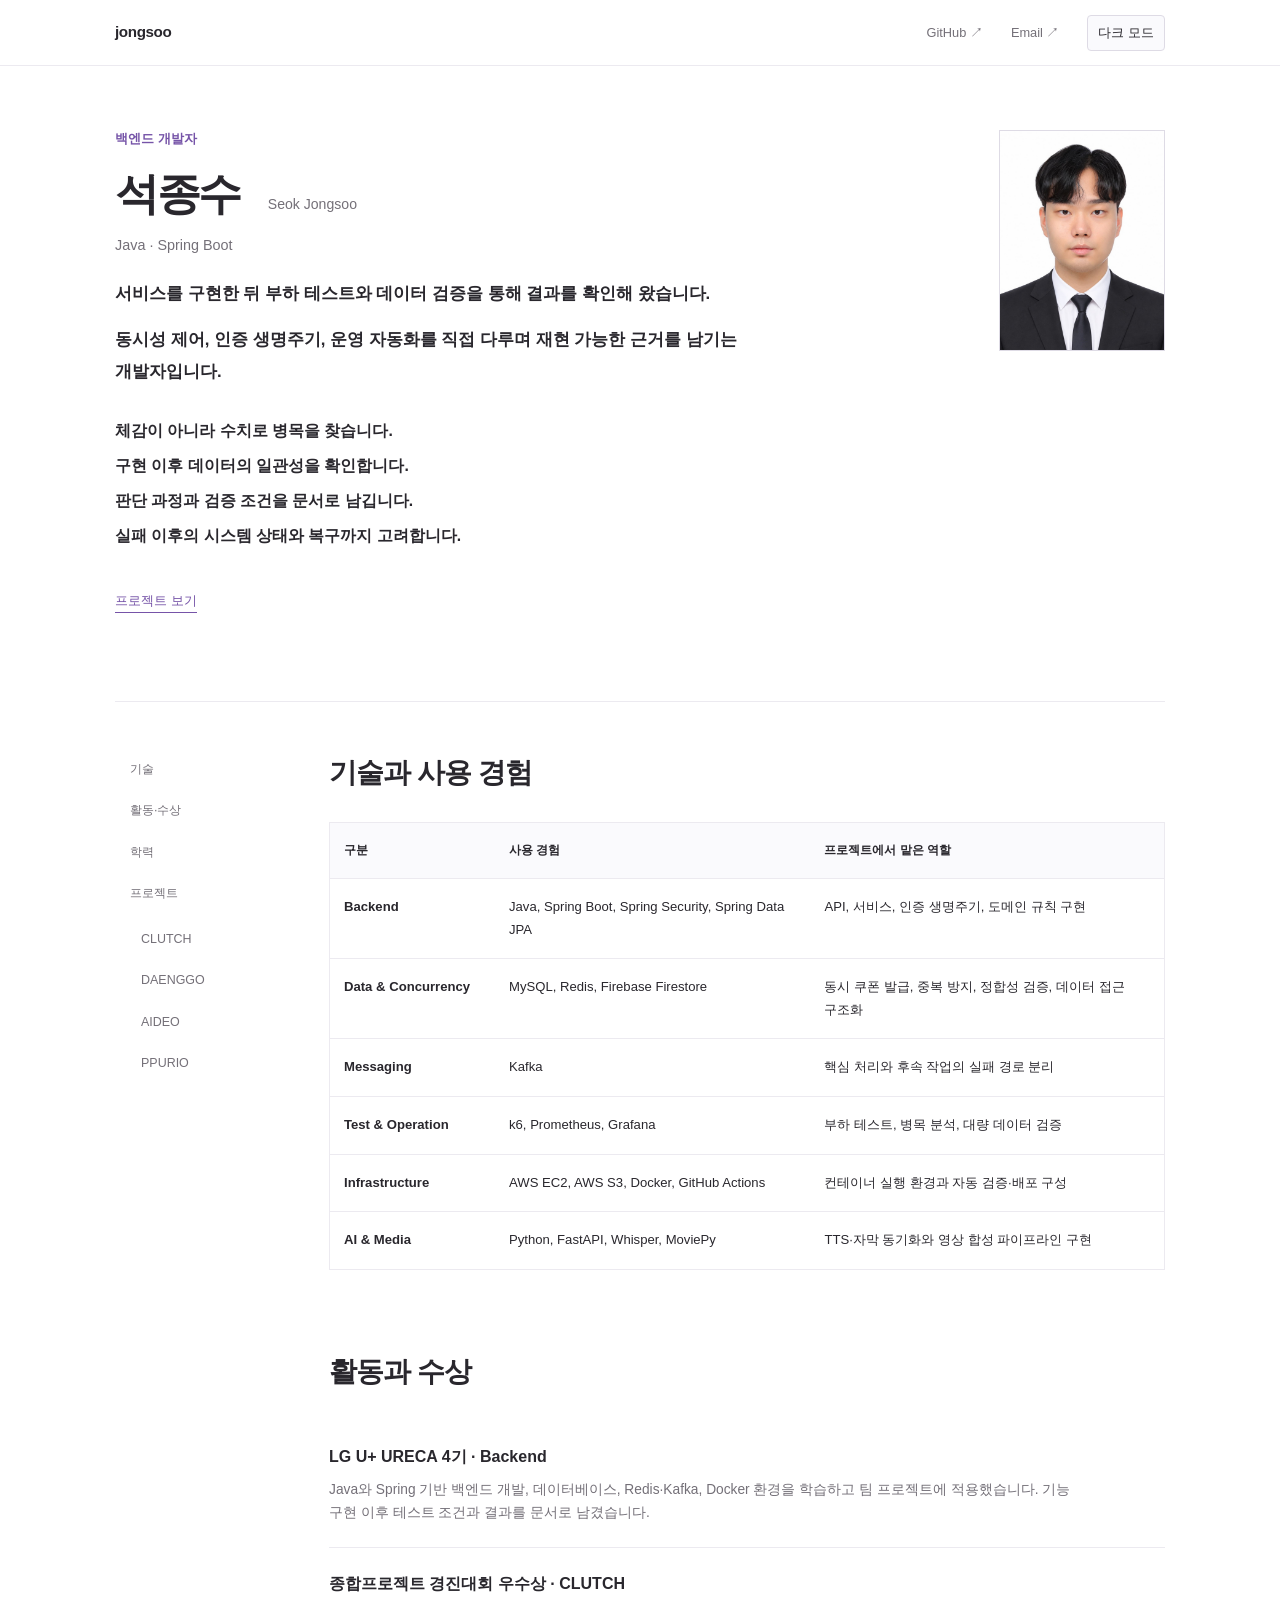
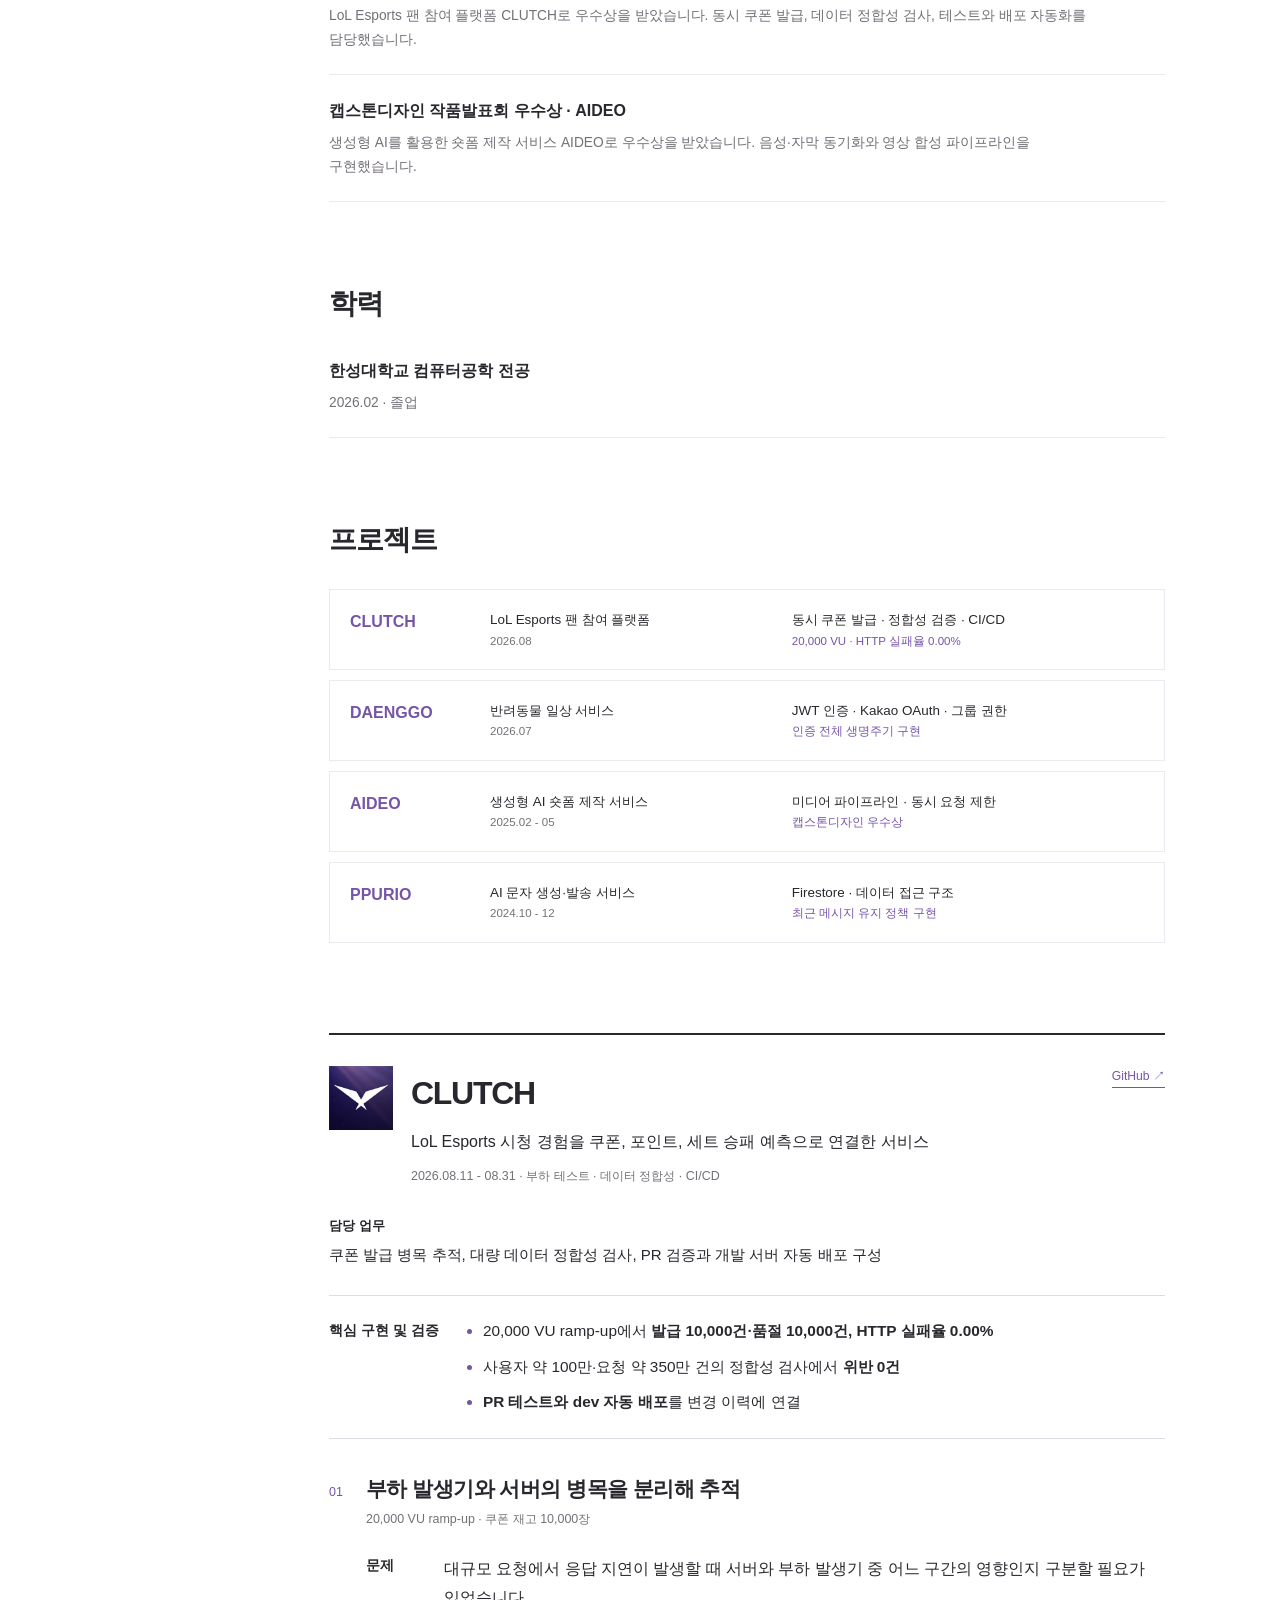
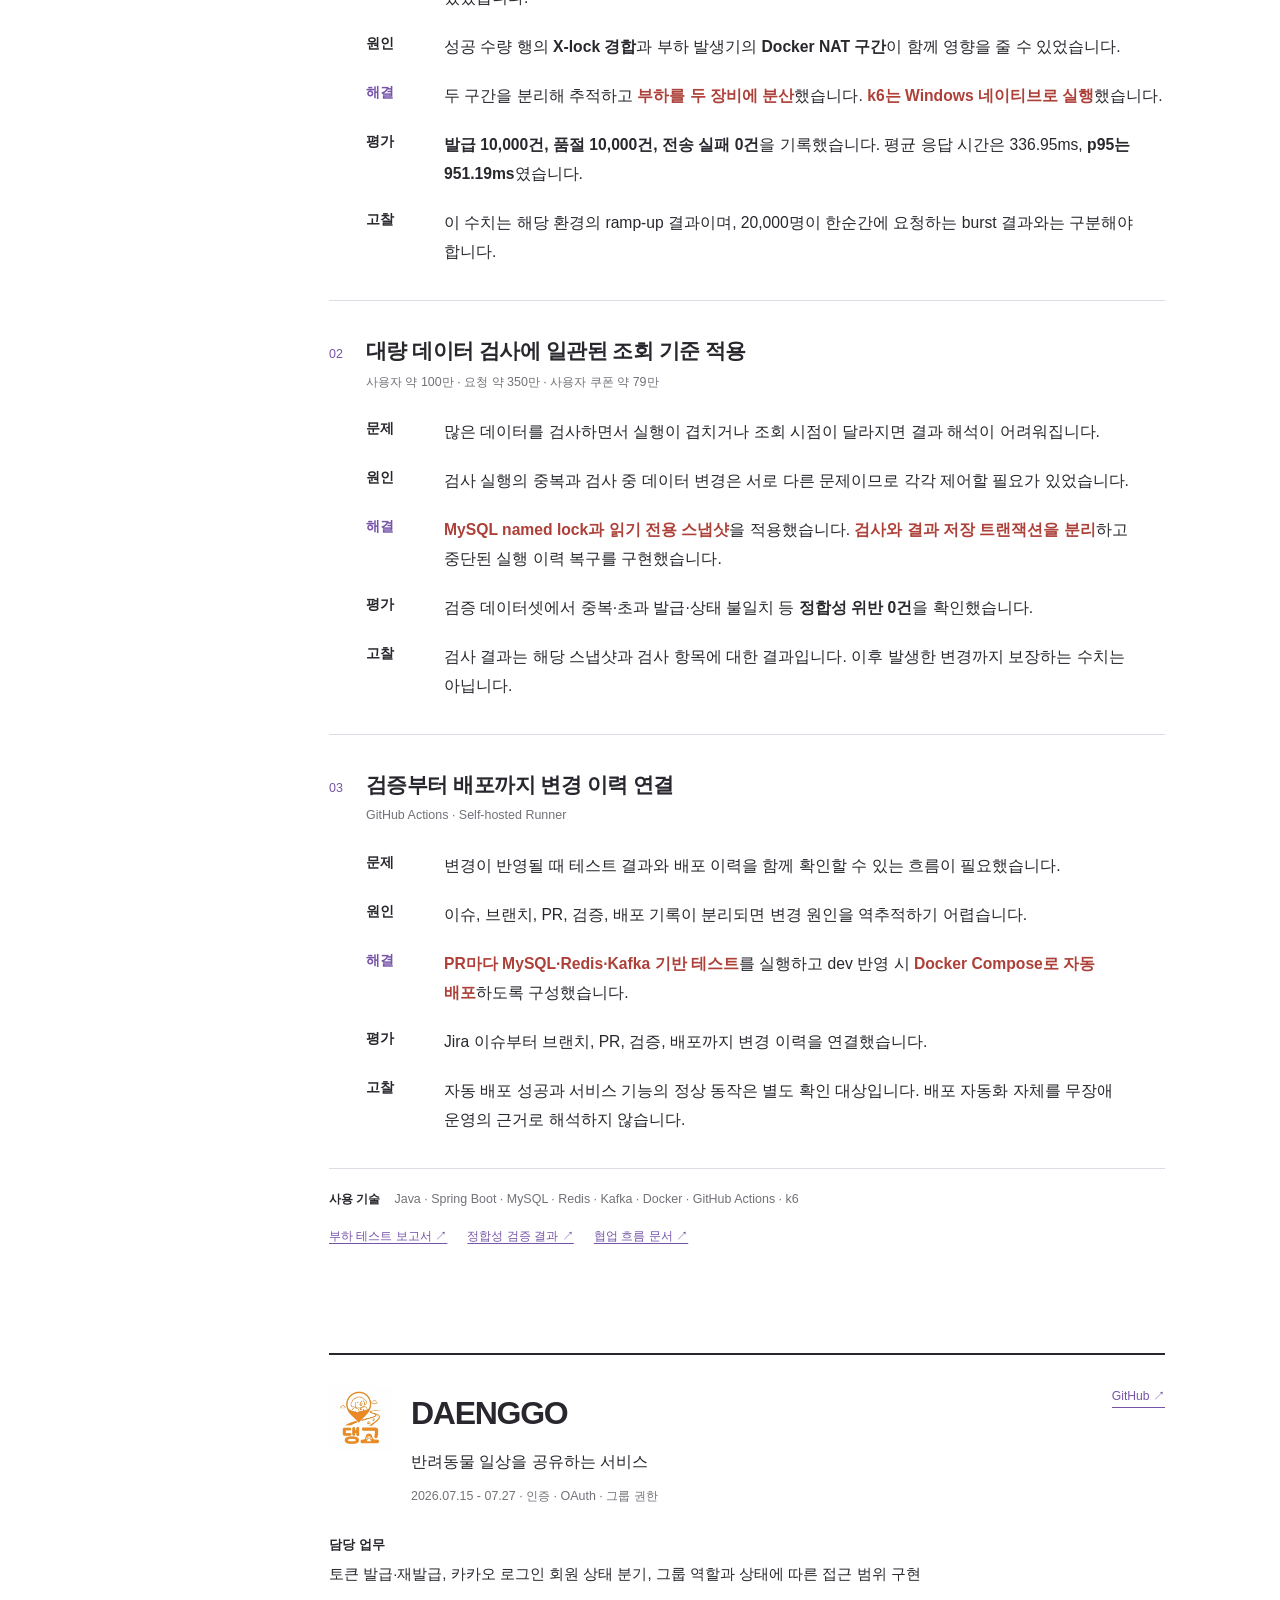
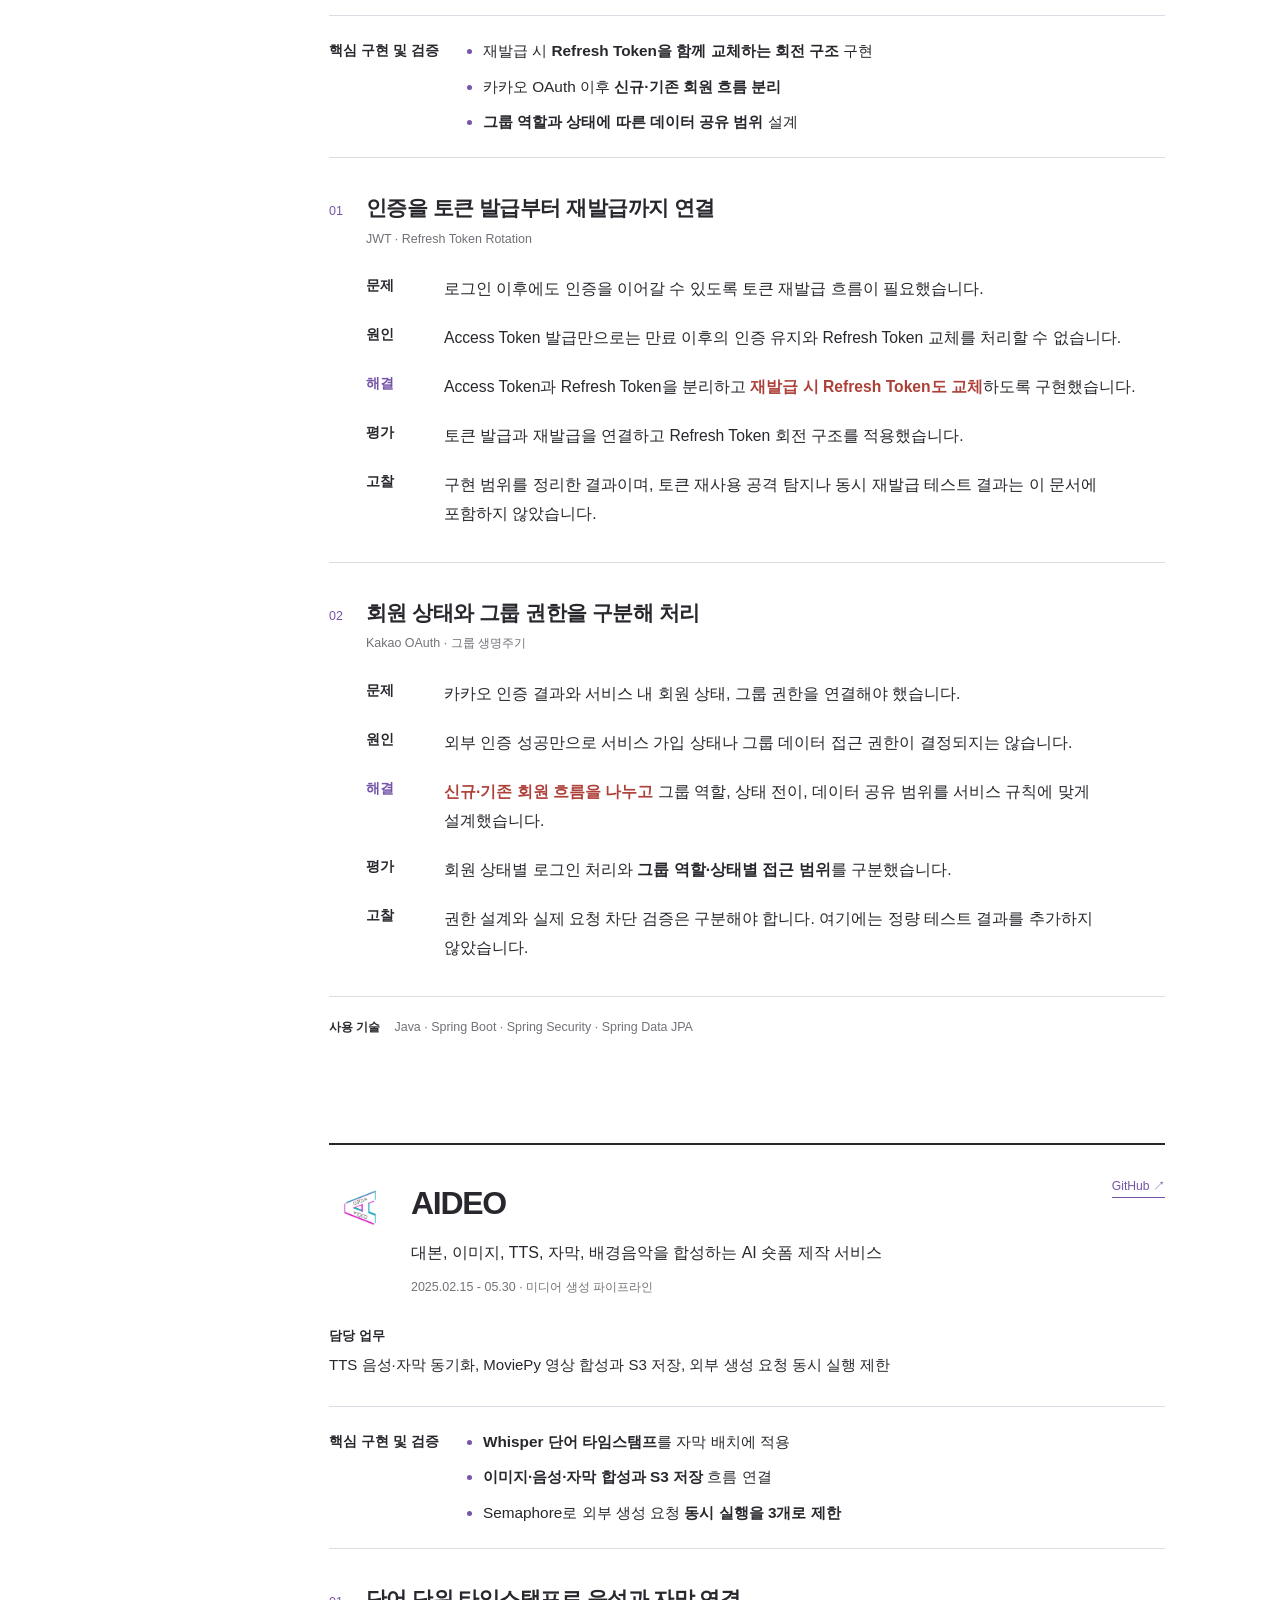
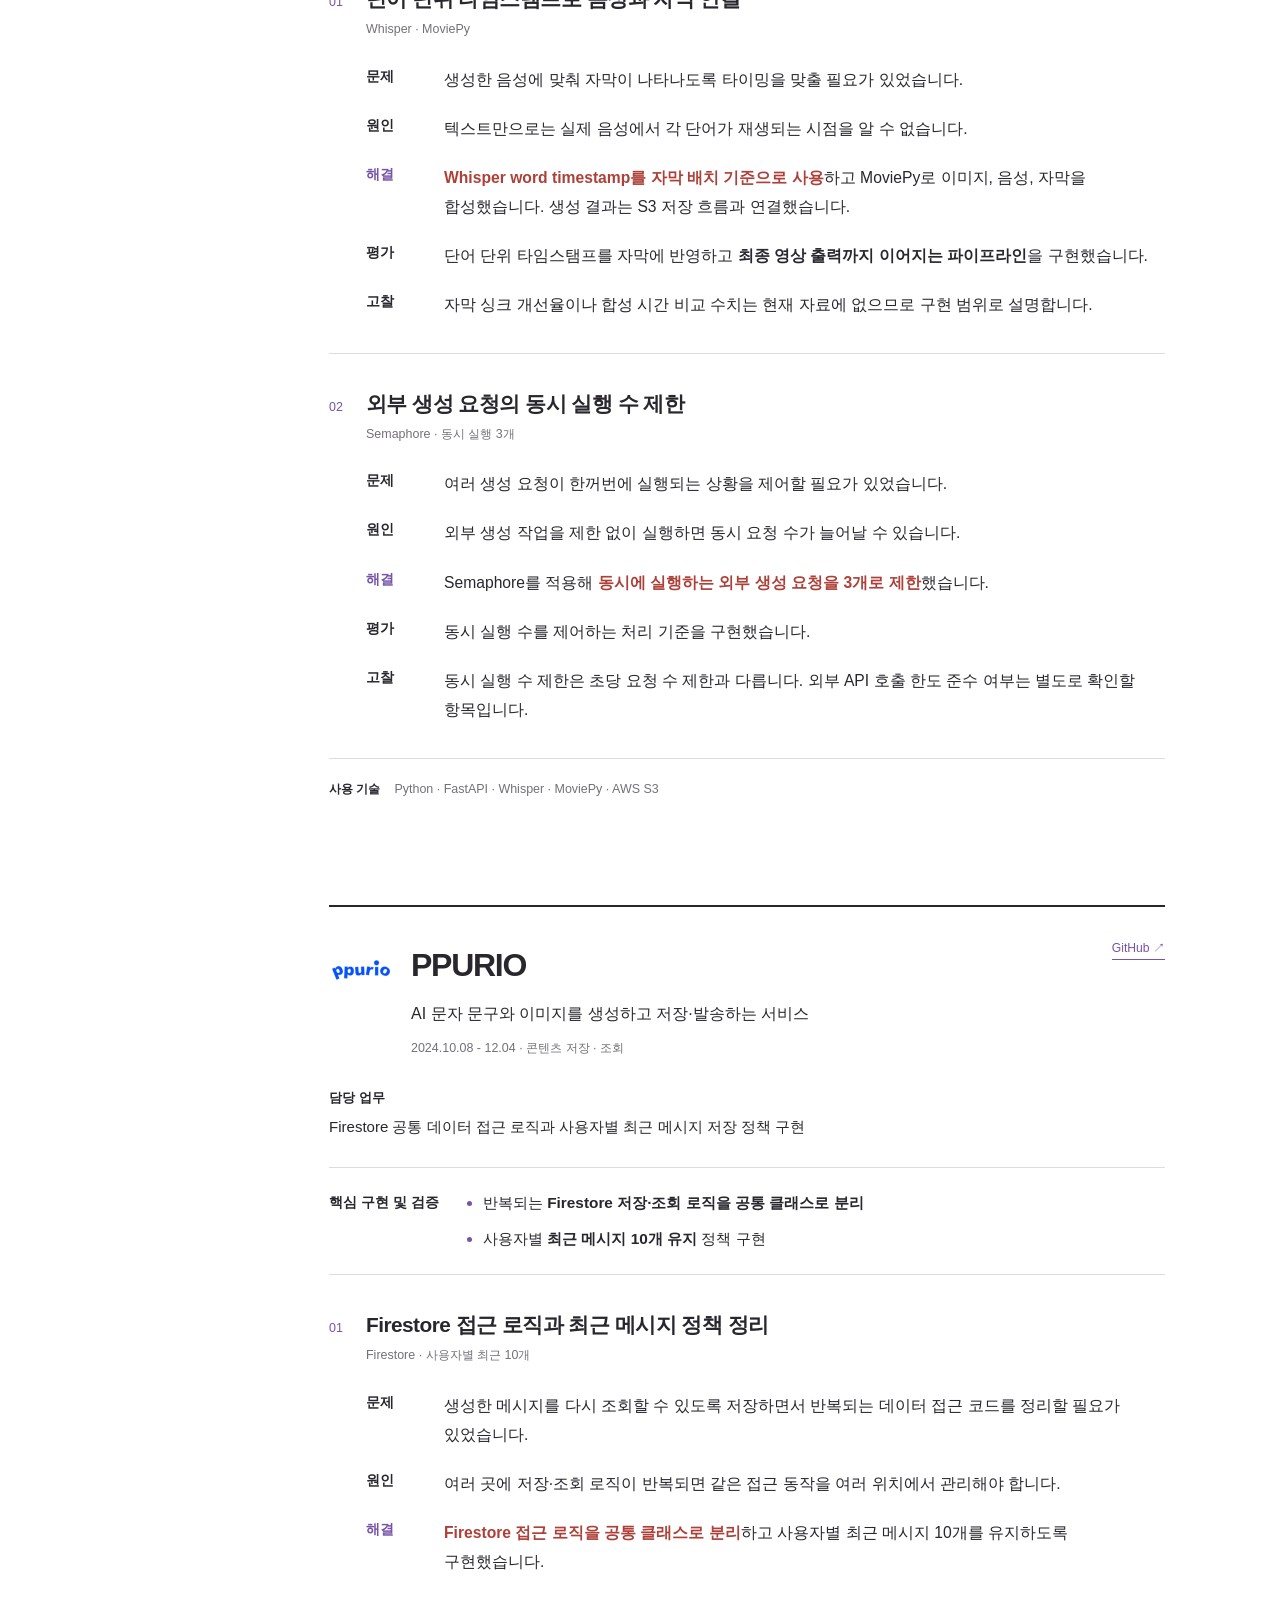
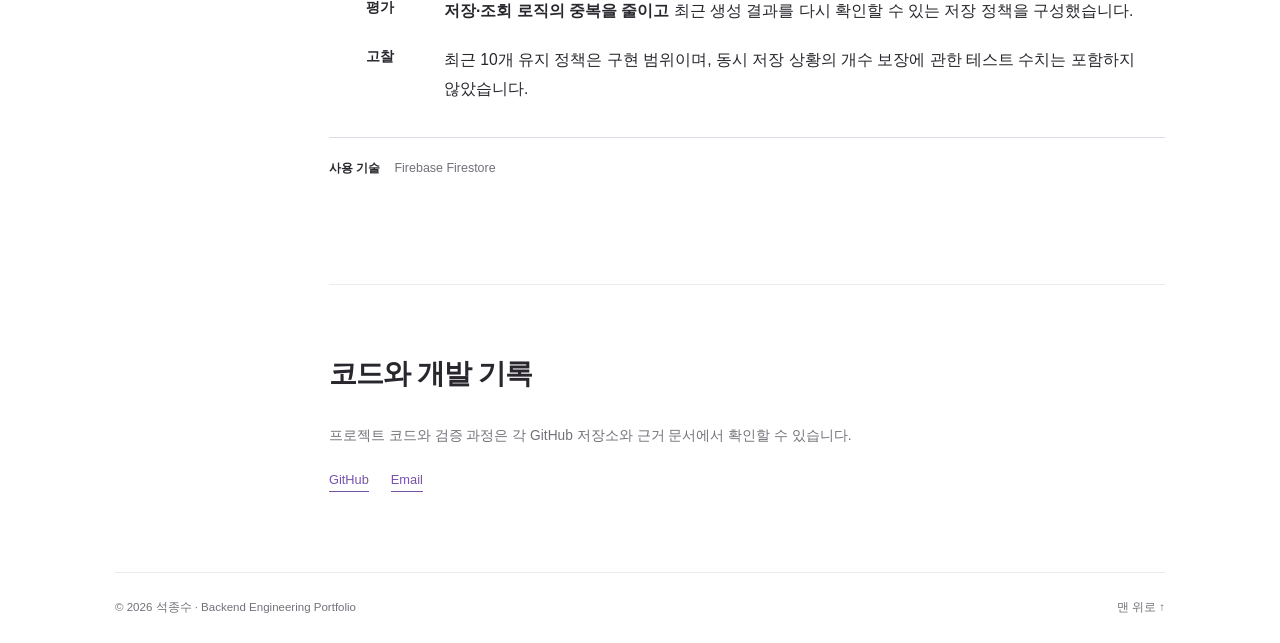
==== commit 6defd16c: "v2 프로필 사진 적용" ====
--- a/portfolio-v2/index.html
+++ b/portfolio-v2/index.html
@@ -29,7 +29,7 @@
       <ul class="principles"><li>체감이 아니라 수치로 병목을 찾습니다.</li><li>구현 이후 데이터의 일관성을 확인합니다.</li><li>판단 과정과 검증 조건을 문서로 남깁니다.</li><li>실패 이후의 시스템 상태와 복구까지 고려합니다.</li></ul>
       <a class="project-jump" href="#projects">프로젝트 보기</a>
     </div>
-    <div class="portrait-placeholder" role="img" aria-label="석종수 프로필 사진을 추가할 영역"><strong>SJS</strong><span>PROFILE PHOTO</span></div>
+    <div class="portrait-placeholder"><img src="assets/profile.jpg" alt="검정색 정장을 입은 석종수의 프로필 사진" width="1106" height="1422" /></div>
   </section>
 
   <div class="page-layout" id="content">
--- a/portfolio-v2/styles.css
+++ b/portfolio-v2/styles.css
@@ -1,7 +1,7 @@
 :root{--background:#fff;--surface:#fafafd;--text:#29272d;--muted:#747078;--line:#eceaf0;--line-strong:#dedbe5;--accent:#7654a8;--accent-soft:#f3eefb;--content:1050px;--font:"Pretendard","Apple SD Gothic Neo","Noto Sans KR",Arial,sans-serif}
 *{box-sizing:border-box}html{scroll-behavior:smooth}body{min-width:320px;margin:0;background:var(--background);color:var(--text);font-family:var(--font);line-height:1.72;text-rendering:optimizeLegibility}a{color:inherit;text-decoration:none}img{display:block;max-width:100%}h1,h2,h3,h4,p{margin-top:0}section[id],article[id]{scroll-margin-top:90px}.skip-link{position:fixed;top:12px;left:12px;z-index:100;padding:10px 14px;background:var(--text);color:#fff;transform:translateY(-160%)}.skip-link:focus{transform:translateY(0)}:focus-visible{outline:2px solid var(--accent);outline-offset:3px}
 .site-header{position:sticky;top:0;z-index:20;display:flex;align-items:center;justify-content:space-between;height:66px;border-bottom:1px solid var(--line);background:rgba(255,255,255,.96);padding-inline:max(28px,calc((100vw - var(--content))/2))}.brand{font-size:.95rem;font-weight:850;letter-spacing:-.025em}.site-header nav{display:flex;gap:28px;color:var(--muted);font-size:.8rem}.site-header a:hover{color:var(--accent)}
-.hero{display:grid;grid-template-columns:minmax(0,1fr) 166px;gap:90px;align-items:start;width:min(var(--content),calc(100% - 56px));min-height:635px;margin-inline:auto;padding:62px 0 45px}.accent-text{margin-bottom:18px;color:var(--accent);font-size:.82rem;font-weight:800}.name-row{display:flex;align-items:baseline;gap:28px}.name-row h1{margin-bottom:14px;font-size:2.75rem;line-height:1.15;letter-spacing:-.055em}.name-row span{color:var(--muted);font-size:.88rem}.stack-line{margin-bottom:20px;color:var(--muted);font-size:.9rem}.introduction{max-width:690px;margin:20px 0 26px;font-size:1.05rem;font-weight:650;line-height:1.9;word-break:keep-all}.introduction p{margin-bottom:14px}.principles{display:grid;gap:8px;margin:30px 0 36px;padding:0;font-size:.98rem;font-weight:650;list-style:none}.project-jump{display:inline-block;border-bottom:1px solid var(--accent);color:var(--accent);font-size:.82rem}.portrait-placeholder{display:grid;place-content:center;width:166px;aspect-ratio:3/4;margin-top:2px;border:1px solid var(--line-strong);background:var(--surface);color:var(--muted);text-align:center}.portrait-placeholder strong{color:var(--accent);font-size:2rem;letter-spacing:.08em}.portrait-placeholder span{margin-top:8px;font-size:.58rem;letter-spacing:.12em}
+.hero{display:grid;grid-template-columns:minmax(0,1fr) 166px;gap:90px;align-items:start;width:min(var(--content),calc(100% - 56px));min-height:635px;margin-inline:auto;padding:62px 0 45px}.accent-text{margin-bottom:18px;color:var(--accent);font-size:.82rem;font-weight:800}.name-row{display:flex;align-items:baseline;gap:28px}.name-row h1{margin-bottom:14px;font-size:2.75rem;line-height:1.15;letter-spacing:-.055em}.name-row span{color:var(--muted);font-size:.88rem}.stack-line{margin-bottom:20px;color:var(--muted);font-size:.9rem}.introduction{max-width:690px;margin:20px 0 26px;font-size:1.05rem;font-weight:650;line-height:1.9;word-break:keep-all}.introduction p{margin-bottom:14px}.principles{display:grid;gap:8px;margin:30px 0 36px;padding:0;font-size:.98rem;font-weight:650;list-style:none}.project-jump{display:inline-block;border-bottom:1px solid var(--accent);color:var(--accent);font-size:.82rem}.portrait-placeholder{width:166px;aspect-ratio:3/4;margin-top:2px;border:1px solid var(--line-strong);overflow:hidden}.portrait-placeholder img{width:100%;height:100%;object-fit:cover;object-position:center top}
 .page-layout{display:grid;grid-template-columns:166px minmax(0,1fr);gap:48px;width:min(var(--content),calc(100% - 56px));margin-inline:auto;border-top:1px solid var(--line);padding-top:47px}.section-nav{position:sticky;top:112px;align-self:start;display:grid;padding-bottom:30px;font-size:.78rem}.section-nav>a,.project-nav a{border-left:1px solid transparent;padding:10px 14px;color:var(--muted)}.section-nav a:hover,.section-nav a[aria-current="true"]{border-left-color:var(--accent);background:var(--accent-soft);color:var(--accent)}.project-nav{display:grid;margin-top:4px}.project-nav a{padding-left:25px}.main-content{min-width:0}.content-section{margin-bottom:78px}.content-section>h2,.closing h2{margin-bottom:26px;font-size:1.72rem;letter-spacing:-.035em}
 .table-wrap{overflow-x:auto;border:1px solid var(--line)}table{width:100%;border-collapse:collapse;font-size:.82rem}th,td{border-bottom:1px solid var(--line);padding:17px 14px;text-align:left;vertical-align:top;word-break:keep-all}thead th{background:var(--surface);font-size:.76rem}tbody th{width:165px;font-weight:750}tbody tr:last-child th,tbody tr:last-child td{border-bottom:0}.simple-entry{border-bottom:1px solid var(--line);padding:22px 0}.simple-entry h3{margin-bottom:7px;font-size:1rem}.simple-entry p{max-width:760px;margin:0;color:var(--muted);font-size:.86rem;word-break:keep-all}.education-entry{padding-top:4px}
 .projects-section{margin-bottom:90px}.project-overview{display:grid;gap:10px}.project-overview>a{display:grid;grid-template-columns:120px minmax(180px,1fr) minmax(210px,1.25fr);column-gap:20px;border:1px solid var(--line);padding:18px 20px;transition:border-color .16s ease,background-color .16s ease}.project-overview>a:hover{border-color:#cfc6dd;background:var(--surface)}.project-overview strong{grid-row:1/3;color:var(--accent);font-size:1rem}.project-overview span{font-size:.84rem}.project-overview small{color:var(--muted);font-size:.72rem}.project-overview em{color:var(--accent);font-size:.72rem;font-style:normal}
